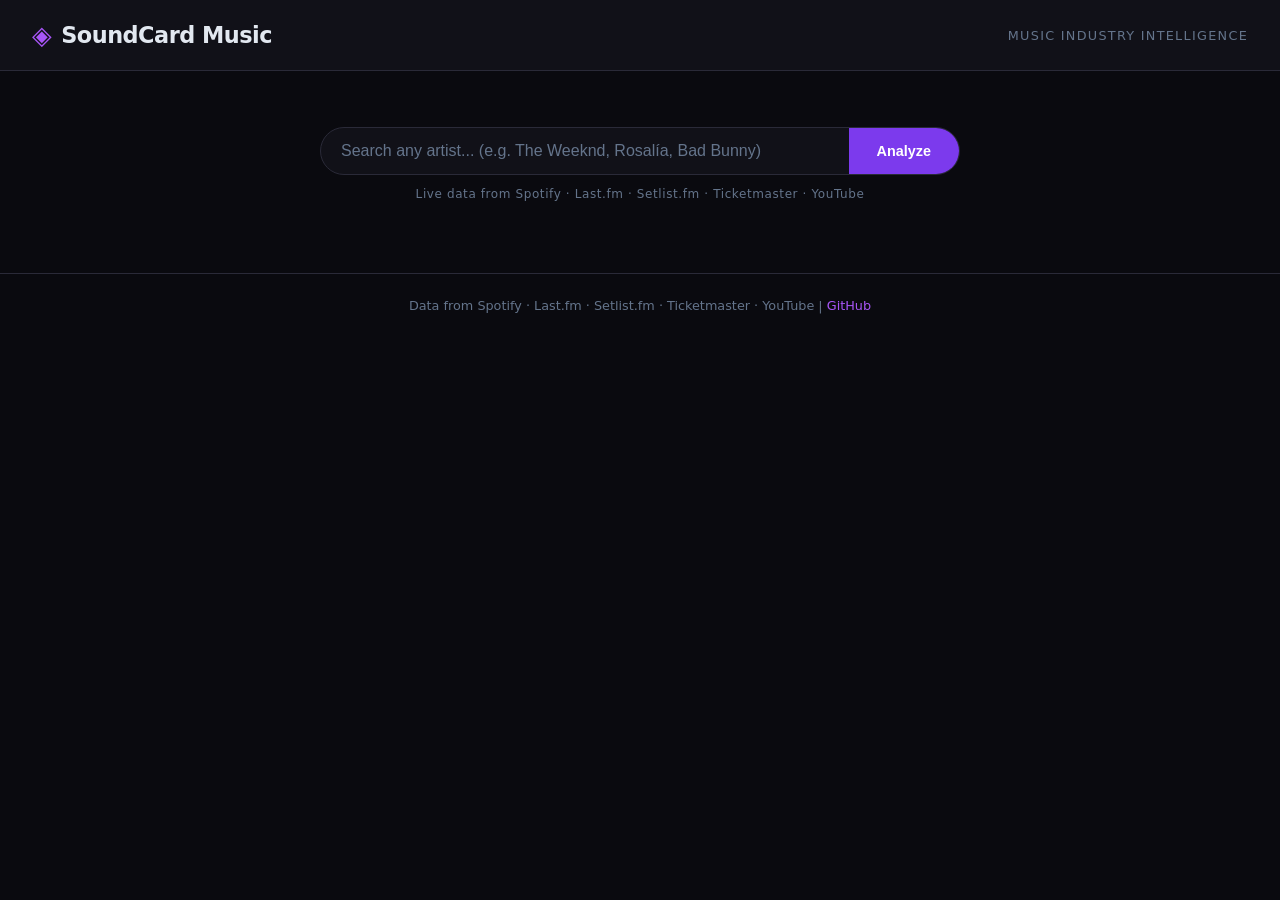
==== frontend/index.html @ 8144f922 "fix: global concerts via attractionId, Total Plays stat, UI cleanup - Ticketmaster: search by attrac" ====
<!DOCTYPE html>
<html lang="en">
<head>
  <meta charset="UTF-8" />
  <meta name="viewport" content="width=device-width, initial-scale=1.0" />
  <title>SoundCard Music — Artist Intelligence</title>
  <link rel="stylesheet" href="style.css" />
</head>
<body>
  <!-- Header -->
  <header>
    <div class="logo">
      <span class="logo-icon">◈</span>
      <span class="logo-text">SoundCard Music</span>
    </div>
    <p class="tagline">Music Industry Intelligence</p>
  </header>

  <!-- Search -->
  <section class="search-section">
    <div class="search-box">
      <input
        id="search-input"
        type="text"
        placeholder="Search any artist... (e.g. The Weeknd, Rosalía, Bad Bunny)"
        autocomplete="off"
      />
      <button id="search-btn">Analyze</button>
    </div>
    <div id="autocomplete-list" class="autocomplete-list hidden"></div>
    <p id="search-hint" class="search-hint">
      Live data from Spotify · Last.fm · Setlist.fm · Ticketmaster · YouTube
    </p>
  </section>

  <!-- Loading state -->
  <div id="loading" class="loading hidden">
    <div class="spinner"></div>
    <p>Fetching data from 5 sources...</p>
  </div>

  <!-- Error state -->
  <div id="error-box" class="error-box hidden"></div>

  <!-- Dashboard (hidden until search) -->
  <main id="dashboard" class="hidden">

    <!-- Artist Header -->
    <section class="artist-header">
      <img id="artist-img" src="" alt="" class="artist-avatar" />
      <div class="artist-meta">
        <h1 id="artist-name"></h1>
        <div class="artist-origin" id="artist-origin"></div>
        <div class="tags" id="artist-tags"></div>
        <div class="stats-row">
          <div class="stat">
            <span class="stat-val" id="stat-listeners"></span>
            <span class="stat-label">Spotify Followers</span>
          </div>
          <div class="stat">
            <span class="stat-val" id="stat-playcount"></span>
            <span class="stat-label">Total Plays</span>
          </div>
          <div class="stat">
            <span class="stat-val" id="stat-shows"></span>
            <span class="stat-label">Upcoming Shows</span>
          </div>
          <div class="stat">
            <span class="stat-val" id="stat-albums"></span>
            <span class="stat-label">Albums</span>
          </div>
        </div>
        <div id="artist-spotify-link" class="artist-spotify-link hidden">
          <a id="artist-spotify-btn" href="#" target="_blank" rel="noopener">
            <svg width="14" height="14" viewBox="0 0 24 24" fill="currentColor"><path d="M12 0C5.4 0 0 5.4 0 12s5.4 12 12 12 12-5.4 12-12S18.66 0 12 0zm5.521 17.34c-.24.359-.66.48-1.021.24-2.82-1.74-6.36-2.101-10.561-1.141-.418.122-.779-.179-.899-.539-.12-.421.18-.78.54-.9 4.56-1.021 8.52-.6 11.64 1.32.42.18.479.659.301 1.02zm1.44-3.3c-.301.42-.841.6-1.262.3-3.239-1.98-8.159-2.58-11.939-1.38-.479.12-1.02-.12-1.14-.6-.12-.48.12-1.021.6-1.141C9.6 9.9 15 10.561 18.72 12.84c.361.181.54.78.241 1.2zm.12-3.36C15.24 8.4 8.82 8.16 5.16 9.301c-.6.179-1.2-.181-1.38-.721-.18-.601.18-1.2.72-1.381 4.26-1.26 11.28-1.02 15.721 1.621.539.3.719 1.02.419 1.56-.299.421-1.02.599-1.559.3z"/></svg>
            Open on Spotify
          </a>
        </div>
      </div>
      <!-- Momentum Badge -->
      <div class="momentum-badge" id="momentum-badge">
        <div class="momentum-title">Industry Presence</div>
        <div class="momentum-score" id="momentum-score"></div>
        <div class="momentum-label" id="momentum-label"></div>
        <div class="momentum-bar-wrap">
          <div class="momentum-bar" id="momentum-bar"></div>
        </div>
        <div class="momentum-factors" id="momentum-factors"></div>
      </div>
    </section>

    <!-- Grid layout -->
    <div class="grid">

      <!-- Top Tracks -->
      <div class="card hidden" id="tracks-section">
        <h2 class="card-title">Top Tracks</h2>
        <div id="tracks-list" class="tracks-list"></div>
        <audio id="preview-player" preload="none"></audio>
      </div>

      <!-- Top Videos -->
      <div class="card">
        <h2 class="card-title">Top Videos on YouTube</h2>
        <div class="yt-videos" id="yt-videos"></div>
      </div>

      <!-- Albums -->
      <div class="card card-wide hidden" id="albums-section">
        <h2 class="card-title">Discography</h2>
        <div id="albums-list" class="albums-grid"></div>
      </div>

      <!-- Singles -->
      <div class="card card-wide hidden" id="singles-section">
        <h2 class="card-title">Recent Singles</h2>
        <div id="singles-list" class="singles-list"></div>
      </div>

      <!-- Upcoming Shows -->
      <div class="card card-wide hidden" id="shows-section">
        <h2 class="card-title">Upcoming Shows</h2>
        <div id="upcoming-list" class="upcoming-list"></div>
      </div>

      <!-- Related Artists -->
      <div class="card card-wide hidden" id="related-section">
        <h2 class="card-title">Similar Artists on Spotify</h2>
        <div id="related-artists" class="related-grid"></div>
      </div>

    </div>
  </main>

  <!-- Footer -->
  <footer>
    <p>
      Data from Spotify · Last.fm · Setlist.fm · Ticketmaster · YouTube |
      <a href="https://github.com/spomis1/soundcad-music" target="_blank">GitHub</a>
    </p>
  </footer>

  <script src="https://cdn.jsdelivr.net/npm/chart.js@4.4.0/dist/chart.umd.min.js"></script>
  <script src="app.js"></script>
</body>
</html>
---- frontend/style.css ----
/* ─── Reset & Base ─────────────────────────────────────────────── */
*, *::before, *::after { box-sizing: border-box; margin: 0; padding: 0; }

:root {
  --bg:        #0a0a0f;
  --bg2:       #111118;
  --bg3:       #18181f;
  --border:    #2a2a38;
  --accent:    #7c3aed;
  --accent2:   #a855f7;
  --green:     #22c55e;
  --yellow:    #eab308;
  --red:       #ef4444;
  --text:      #e2e8f0;
  --muted:     #64748b;
  --radius:    12px;
  --font:      'Inter', system-ui, sans-serif;
}

html { scroll-behavior: smooth; }

body {
  background: var(--bg);
  color: var(--text);
  font-family: var(--font);
  min-height: 100vh;
}

/* ─── Header ────────────────────────────────────────────────────── */
header {
  display: flex;
  align-items: center;
  gap: 16px;
  padding: 20px 32px;
  border-bottom: 1px solid var(--border);
  background: var(--bg2);
}

.logo {
  display: flex;
  align-items: center;
  gap: 10px;
  font-size: 1.4rem;
  font-weight: 700;
  letter-spacing: -0.5px;
}

.logo-icon {
  color: var(--accent2);
  font-size: 1.6rem;
}

.tagline {
  color: var(--muted);
  font-size: 0.8rem;
  letter-spacing: 0.1em;
  text-transform: uppercase;
  margin-left: auto;
}

/* ─── Search ────────────────────────────────────────────────────── */
.search-section {
  display: flex;
  flex-direction: column;
  align-items: center;
  padding: 56px 24px 32px;
  gap: 12px;
  position: relative;
}

.search-box {
  display: flex;
  width: 100%;
  max-width: 640px;
  border: 1.5px solid var(--border);
  border-radius: 50px;
  overflow: hidden;
  background: var(--bg2);
  transition: border-color 0.2s;
}

.search-box:focus-within {
  border-color: var(--accent2);
  box-shadow: 0 0 0 3px rgba(168, 85, 247, 0.15);
}

#search-input {
  flex: 1;
  background: transparent;
  border: none;
  color: var(--text);
  font-size: 1rem;
  padding: 14px 20px;
  outline: none;
}

#search-input::placeholder { color: var(--muted); }

#search-btn {
  background: var(--accent);
  border: none;
  color: #fff;
  font-size: 0.9rem;
  font-weight: 600;
  padding: 14px 28px;
  cursor: pointer;
  transition: background 0.2s;
}

#search-btn:hover { background: var(--accent2); }

.autocomplete-list {
  width: 100%;
  max-width: 640px;
  background: var(--bg3);
  border: 1px solid var(--border);
  border-radius: var(--radius);
  overflow: hidden;
  position: absolute;
  top: 110px;
  z-index: 100;
}

.autocomplete-list.hidden { display: none; }

.autocomplete-item {
  padding: 10px 20px;
  cursor: pointer;
  font-size: 0.9rem;
  transition: background 0.15s;
}

.autocomplete-item:hover { background: var(--bg2); color: var(--accent2); }

.search-hint {
  color: var(--muted);
  font-size: 0.75rem;
  letter-spacing: 0.05em;
}

/* ─── Loading & Error ───────────────────────────────────────────── */
.loading {
  display: flex;
  flex-direction: column;
  align-items: center;
  gap: 16px;
  padding: 80px 24px;
  color: var(--muted);
}

.spinner {
  width: 40px;
  height: 40px;
  border: 3px solid var(--border);
  border-top-color: var(--accent2);
  border-radius: 50%;
  animation: spin 0.8s linear infinite;
}

@keyframes spin { to { transform: rotate(360deg); } }

.error-box {
  max-width: 480px;
  margin: 40px auto;
  padding: 16px 24px;
  background: rgba(239, 68, 68, 0.1);
  border: 1px solid var(--red);
  border-radius: var(--radius);
  color: var(--red);
  text-align: center;
}

.hidden { display: none !important; }

/* ─── Artist Header ─────────────────────────────────────────────── */
.artist-header {
  display: flex;
  align-items: flex-start;
  gap: 24px;
  padding: 32px;
  background: var(--bg2);
  border-bottom: 1px solid var(--border);
  flex-wrap: wrap;
}

.artist-avatar {
  width: 90px;
  height: 90px;
  border-radius: 50%;
  object-fit: cover;
  border: 2px solid var(--border);
  flex-shrink: 0;
}

.artist-meta {
  flex: 1;
  min-width: 200px;
}

.artist-meta h1 {
  font-size: 2rem;
  font-weight: 800;
  letter-spacing: -1px;
  line-height: 1.1;
}

.artist-origin {
  display: flex;
  align-items: center;
  gap: 6px;
  margin: 4px 0 6px;
  font-size: 0.82rem;
  color: var(--muted);
}

.origin-flag { font-size: 1.1rem; }

.artist-spotify-link { margin-top: 10px; }

.artist-spotify-link a {
  display: inline-flex;
  align-items: center;
  gap: 6px;
  color: #1DB954;
  font-size: 0.8rem;
  font-weight: 600;
  text-decoration: none;
  padding: 5px 12px;
  border: 1px solid #1DB954;
  border-radius: 50px;
  transition: background 0.2s;
}

.artist-spotify-link a:hover {
  background: rgba(29, 185, 84, 0.1);
}
.origin-dot  { opacity: 0.4; }

.tags {
  display: flex;
  flex-wrap: wrap;
  gap: 6px;
  margin: 4px 0 16px;
}

.tag {
  background: rgba(124, 58, 237, 0.2);
  border: 1px solid var(--accent);
  border-radius: 50px;
  color: var(--accent2);
  font-size: 0.7rem;
  letter-spacing: 0.05em;
  padding: 3px 10px;
  text-transform: uppercase;
}

.stats-row {
  display: flex;
  gap: 32px;
  flex-wrap: wrap;
}

.stat {
  display: flex;
  flex-direction: column;
  gap: 2px;
}

.stat-val {
  font-size: 1.4rem;
  font-weight: 700;
  color: #fff;
}

.stat-label {
  font-size: 0.7rem;
  color: var(--muted);
  text-transform: uppercase;
  letter-spacing: 0.08em;
}

/* ─── Momentum Badge ────────────────────────────────────────────── */
.momentum-badge {
  display: flex;
  flex-direction: column;
  align-items: center;
  gap: 6px;
  background: var(--bg3);
  border: 1px solid var(--border);
  border-radius: var(--radius);
  padding: 16px 24px;
  min-width: 140px;
  text-align: center;
}

.momentum-label {
  font-size: 1.1rem;
  font-weight: 700;
}

.momentum-label.rising  { color: var(--green); }
.momentum-label.stable  { color: var(--yellow); }
.momentum-label.declining { color: var(--red); }

.momentum-score {
  font-size: 2.5rem;
  font-weight: 800;
  color: #fff;
  line-height: 1;
}

.momentum-bar-wrap {
  width: 100%;
  height: 6px;
  background: var(--border);
  border-radius: 3px;
  overflow: hidden;
}

.momentum-bar {
  height: 100%;
  border-radius: 3px;
  transition: width 1s ease;
}

.momentum-bar.rising   { background: var(--green); }
.momentum-bar.stable   { background: var(--yellow); }
.momentum-bar.declining { background: var(--red); }

.momentum-title {
  font-size: 0.65rem;
  color: var(--muted);
  text-transform: uppercase;
  letter-spacing: 1px;
  margin-bottom: 2px;
}

.momentum-desc {
  font-size: 0.7rem;
  color: var(--muted);
  text-align: center;
  margin-top: 6px;
  line-height: 1.4;
}

.momentum-factors {
  margin-top: 10px;
  width: 100%;
  font-size: 0.72rem;
  color: var(--muted);
}

.mf-row {
  display: flex;
  justify-content: space-between;
  padding: 2px 0;
  border-bottom: 1px solid var(--border);
}

.mf-row:last-child { border-bottom: none; }

/* ─── Grid ──────────────────────────────────────────────────────── */
.grid {
  display: grid;
  grid-template-columns: repeat(2, 1fr);
  gap: 20px;
  padding: 24px 32px;
  max-width: 1400px;
  margin: 0 auto;
}

.card {
  background: var(--bg2);
  border: 1px solid var(--border);
  border-radius: var(--radius);
  padding: 24px;
  overflow: hidden;
}

.card-wide { grid-column: 1 / -1; }

.card-title {
  font-size: 0.85rem;
  font-weight: 600;
  letter-spacing: 0.1em;
  text-transform: uppercase;
  color: var(--muted);
  margin-bottom: 16px;
}

/* ─── YouTube ────────────────────────────────────────────────────── */
.yt-videos {
  display: flex;
  flex-direction: column;
  gap: 10px;
  margin-top: 8px;
}

.yt-video-item {
  display: flex;
  align-items: center;
  gap: 12px;
  padding: 8px;
  border-radius: 8px;
  background: var(--bg3);
  text-decoration: none;
  color: var(--text);
  transition: background 0.15s;
}

.yt-video-item:hover { background: var(--border); }

.yt-thumb {
  width: 64px;
  height: 36px;
  border-radius: 4px;
  object-fit: cover;
  flex-shrink: 0;
}

.yt-meta { flex: 1; overflow: hidden; }

.yt-title {
  font-size: 0.82rem;
  font-weight: 500;
  white-space: nowrap;
  overflow: hidden;
  text-overflow: ellipsis;
}

.yt-views {
  font-size: 0.7rem;
  color: var(--muted);
  margin-top: 2px;
}

/* ─── Upcoming Shows ─────────────────────────────────────────────── */
.upcoming-list {
  display: grid;
  grid-template-columns: repeat(auto-fill, minmax(280px, 1fr));
  gap: 12px;
}

.related-grid {
  display: flex;
  flex-wrap: wrap;
  gap: 10px;
}

.related-card {
  background: var(--bg3);
  border: 1px solid var(--border);
  border-radius: 8px;
  padding: 10px 16px;
  display: flex;
  align-items: center;
  gap: 12px;
  cursor: pointer;
  transition: border-color 0.2s;
}

.related-card:hover {
  border-color: var(--accent2);
}

.related-name {
  font-size: 0.9rem;
  font-weight: 600;
}

.related-pop {
  font-size: 0.75rem;
  color: var(--accent2);
  margin-left: auto;
}

.show-card {
  background: var(--bg3);
  border: 1px solid var(--border);
  border-radius: 10px;
  padding: 14px 16px;
  display: flex;
  flex-direction: column;
  gap: 6px;
}

.show-date {
  font-size: 0.75rem;
  font-weight: 700;
  color: var(--accent2);
  letter-spacing: 0.08em;
  text-transform: uppercase;
}

.show-venue {
  font-size: 0.95rem;
  font-weight: 600;
}

.show-location {
  font-size: 0.8rem;
  color: var(--muted);
}

.show-capacity {
  font-size: 0.75rem;
  color: var(--muted);
}

.show-price {
  font-size: 0.8rem;
  color: var(--green);
  font-weight: 600;
}

.show-ticket-btn {
  display: inline-block;
  margin-top: 6px;
  background: var(--accent);
  color: #fff;
  font-size: 0.75rem;
  font-weight: 600;
  padding: 5px 12px;
  border-radius: 50px;
  text-decoration: none;
  text-align: center;
  transition: background 0.2s;
  align-self: flex-start;
}

.show-ticket-btn:hover { background: var(--accent2); }

.show-actions {
  display: flex;
  gap: 8px;
  margin-top: 6px;
  flex-wrap: wrap;
}

.show-maps-btn {
  display: inline-block;
  background: var(--bg3);
  border: 1px solid var(--border);
  color: var(--text);
  font-size: 0.75rem;
  font-weight: 600;
  padding: 5px 12px;
  border-radius: 50px;
  text-decoration: none;
  transition: border-color 0.2s;
}

.show-maps-btn:hover { border-color: var(--accent2); }

/* ─── Albums ─────────────────────────────────────────────────────── */
.albums-grid {
  display: grid;
  grid-template-columns: repeat(auto-fill, minmax(120px, 1fr));
  gap: 14px;
}

.album-card {
  text-align: center;
}

.album-cover {
  width: 100%;
  aspect-ratio: 1;
  border-radius: 8px;
  object-fit: cover;
  background: var(--bg3);
  display: block;
}

.album-no-img {
  display: flex;
  align-items: center;
  justify-content: center;
  font-size: 2rem;
  color: var(--muted);
}

.album-name {
  font-size: 0.78rem;
  font-weight: 600;
  margin-top: 6px;
  overflow: hidden;
  text-overflow: ellipsis;
  white-space: nowrap;
}

.album-meta {
  font-size: 0.7rem;
  color: var(--muted);
}

/* ─── Top Tracks ─────────────────────────────────────────────────────── */
.tracks-list {
  display: flex;
  flex-direction: column;
  gap: 6px;
}

.track-row {
  display: flex;
  align-items: center;
  gap: 10px;
  padding: 8px 10px;
  border-radius: 8px;
  background: var(--bg3);
  transition: background 0.15s;
}

.track-row:hover { background: var(--border); }

.track-num {
  font-size: 0.72rem;
  color: var(--muted);
  width: 16px;
  text-align: center;
  flex-shrink: 0;
}

.track-cover {
  width: 36px;
  height: 36px;
  border-radius: 4px;
  object-fit: cover;
  flex-shrink: 0;
  background: var(--border);
}

.track-info { flex: 1; overflow: hidden; }

.track-name {
  font-size: 0.88rem;
  font-weight: 600;
  white-space: nowrap;
  overflow: hidden;
  text-overflow: ellipsis;
}

.track-pop {
  font-size: 0.7rem;
  color: var(--muted);
  margin-top: 2px;
}

.track-play-btn {
  background: none;
  border: 1px solid var(--border);
  border-radius: 50%;
  width: 30px;
  height: 30px;
  display: flex;
  align-items: center;
  justify-content: center;
  cursor: pointer;
  color: var(--accent2);
  font-size: 0.75rem;
  flex-shrink: 0;
  transition: border-color 0.2s, background 0.2s;
}

.track-play-btn:hover { border-color: var(--accent2); background: rgba(168,85,247,0.1); }
.track-play-btn.playing { background: var(--accent); border-color: var(--accent); color: #fff; }

.track-spotify-btn {
  color: #1DB954;
  flex-shrink: 0;
  display: flex;
  align-items: center;
  opacity: 0.8;
  transition: opacity 0.15s;
}

.track-spotify-btn:hover { opacity: 1; }

.track-deezer {
  font-size: 0.7rem;
  color: var(--muted);
  text-decoration: none;
  padding: 4px 8px;
  border-radius: 4px;
  border: 1px solid var(--border);
  flex-shrink: 0;
  transition: color 0.15s, border-color 0.15s;
}

.track-deezer:hover { color: var(--accent2); border-color: var(--accent2); }

/* ─── Singles ────────────────────────────────────────────────────────── */
.singles-list {
  display: flex;
  flex-direction: column;
  gap: 8px;
}

.single-row {
  display: flex;
  align-items: center;
  gap: 12px;
  padding: 8px 10px;
  border-radius: 8px;
  background: var(--bg3);
  transition: background 0.15s;
}

.single-row:hover { background: var(--border); }

.single-cover {
  width: 44px;
  height: 44px;
  border-radius: 6px;
  object-fit: cover;
  flex-shrink: 0;
  background: var(--border);
}

.single-cover-placeholder {
  width: 44px;
  height: 44px;
  border-radius: 6px;
  background: var(--border);
  display: flex;
  align-items: center;
  justify-content: center;
  font-size: 1.2rem;
  flex-shrink: 0;
}

.single-info { flex: 1; overflow: hidden; }

.single-name {
  font-size: 0.88rem;
  font-weight: 600;
  white-space: nowrap;
  overflow: hidden;
  text-overflow: ellipsis;
}

.single-year {
  font-size: 0.72rem;
  color: var(--muted);
  margin-top: 2px;
}

.no-shows {
  color: var(--muted);
  font-size: 0.9rem;
  padding: 16px 0;
}

/* ─── Footer ─────────────────────────────────────────────────────── */
footer {
  text-align: center;
  padding: 24px;
  color: var(--muted);
  font-size: 0.8rem;
  border-top: 1px solid var(--border);
  margin-top: 40px;
}

footer a { color: var(--accent2); text-decoration: none; }
footer a:hover { text-decoration: underline; }

/* ─── Responsive ─────────────────────────────────────────────────── */
@media (max-width: 768px) {
  .grid { grid-template-columns: 1fr; padding: 16px; }
  .card-wide { grid-column: 1; }
  .artist-header { padding: 20px 16px; }
  .stats-row { gap: 16px; }
}
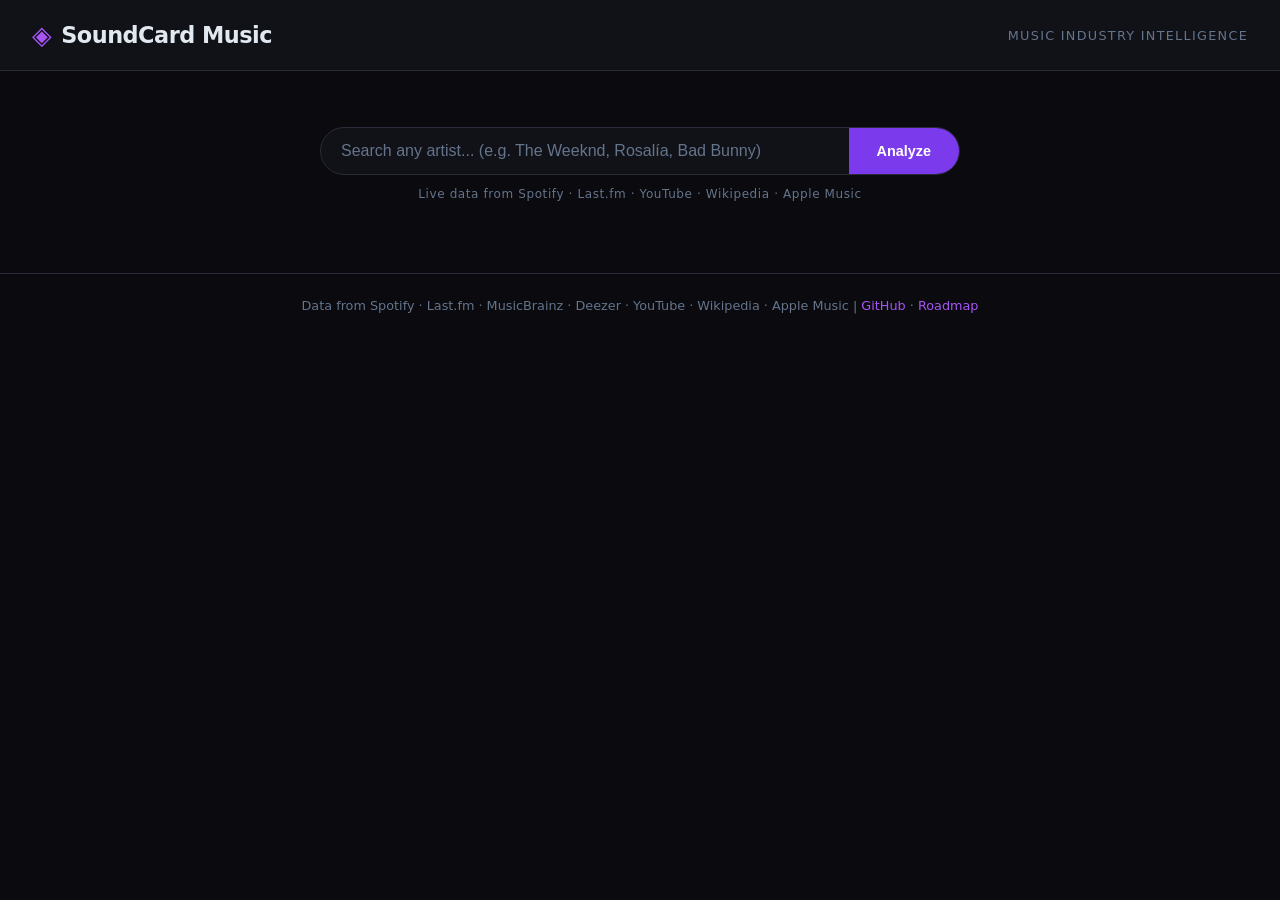
==== commit d8c62551: "feat: Wikipedia bio, Apple Music link, career stats, remove concerts New data sources: - Wikipedia: " ====
--- a/frontend/index.html
+++ b/frontend/index.html
@@ -29,14 +29,14 @@
     </div>
     <div id="autocomplete-list" class="autocomplete-list hidden"></div>
     <p id="search-hint" class="search-hint">
-      Live data from Spotify · Last.fm · Setlist.fm · Ticketmaster · YouTube
+      Live data from Spotify · Last.fm · YouTube · Wikipedia · Apple Music
     </p>
   </section>
 
   <!-- Loading state -->
   <div id="loading" class="loading hidden">
     <div class="spinner"></div>
-    <p>Fetching data from 5 sources...</p>
+    <p>Fetching data from 7 sources...</p>
   </div>
 
   <!-- Error state -->
@@ -62,18 +62,23 @@
             <span class="stat-label">Total Plays</span>
           </div>
           <div class="stat">
-            <span class="stat-val" id="stat-shows"></span>
-            <span class="stat-label">Upcoming Shows</span>
+            <span class="stat-val" id="stat-wiki-views"></span>
+            <span class="stat-label">Wikipedia Views/mo</span>
           </div>
           <div class="stat">
             <span class="stat-val" id="stat-albums"></span>
             <span class="stat-label">Albums</span>
           </div>
         </div>
-        <div id="artist-spotify-link" class="artist-spotify-link hidden">
-          <a id="artist-spotify-btn" href="#" target="_blank" rel="noopener">
-            <svg width="14" height="14" viewBox="0 0 24 24" fill="currentColor"><path d="M12 0C5.4 0 0 5.4 0 12s5.4 12 12 12 12-5.4 12-12S18.66 0 12 0zm5.521 17.34c-.24.359-.66.48-1.021.24-2.82-1.74-6.36-2.101-10.561-1.141-.418.122-.779-.179-.899-.539-.12-.421.18-.78.54-.9 4.56-1.021 8.52-.6 11.64 1.32.42.18.479.659.301 1.02zm1.44-3.3c-.301.42-.841.6-1.262.3-3.239-1.98-8.159-2.58-11.939-1.38-.479.12-1.02-.12-1.14-.6-.12-.48.12-1.021.6-1.141C9.6 9.9 15 10.561 18.72 12.84c.361.181.54.78.241 1.2zm.12-3.36C15.24 8.4 8.82 8.16 5.16 9.301c-.6.179-1.2-.181-1.38-.721-.18-.601.18-1.2.72-1.381 4.26-1.26 11.28-1.02 15.721 1.621.539.3.719 1.02.419 1.56-.299.421-1.02.599-1.559.3z"/></svg>
-            Open on Spotify
+        <!-- Streaming links -->
+        <div class="artist-links" id="artist-links">
+          <a id="artist-spotify-btn" href="#" target="_blank" rel="noopener" class="artist-link-btn spotify-btn hidden">
+            <svg width="13" height="13" viewBox="0 0 24 24" fill="currentColor"><path d="M12 0C5.4 0 0 5.4 0 12s5.4 12 12 12 12-5.4 12-12S18.66 0 12 0zm5.521 17.34c-.24.359-.66.48-1.021.24-2.82-1.74-6.36-2.101-10.561-1.141-.418.122-.779-.179-.899-.539-.12-.421.18-.78.54-.9 4.56-1.021 8.52-.6 11.64 1.32.42.18.479.659.301 1.02zm1.44-3.3c-.301.42-.841.6-1.262.3-3.239-1.98-8.159-2.58-11.939-1.38-.479.12-1.02-.12-1.14-.6-.12-.48.12-1.021.6-1.141C9.6 9.9 15 10.561 18.72 12.84c.361.181.54.78.241 1.2zm.12-3.36C15.24 8.4 8.82 8.16 5.16 9.301c-.6.179-1.2-.181-1.38-.721-.18-.601.18-1.2.72-1.381 4.26-1.26 11.28-1.02 15.721 1.621.539.3.719 1.02.419 1.56-.299.421-1.02.599-1.559.3z"/></svg>
+            Spotify
+          </a>
+          <a id="artist-itunes-btn" href="#" target="_blank" rel="noopener" class="artist-link-btn itunes-btn hidden">
+            <svg width="13" height="13" viewBox="0 0 24 24" fill="currentColor"><path d="M23.994 6.124a9.23 9.23 0 00-.24-2.19c-.317-1.31-1.062-2.31-2.18-3.043a5.022 5.022 0 00-1.877-.726 10.496 10.496 0 00-1.564-.15c-.04-.003-.083-.01-.124-.013H5.986c-.152.01-.303.017-.455.026C4.78.07 4.015.15 3.29.43a4.93 4.93 0 00-1.828 1.196 5.01 5.01 0 00-1.12 1.94C.097 4.406.03 5.282.014 6.158c0 .075-.01.15-.014.224v11.989c.01.151.018.303.027.454.064.848.166 1.688.557 2.46a4.977 4.977 0 002.613 2.512c.756.279 1.554.33 2.36.355.088.003.176.01.264.013H18.17c.05-.003.101-.007.15-.01.79-.025 1.577-.08 2.323-.333a5.022 5.022 0 002.96-2.923c.23-.762.287-1.548.31-2.33.004-.082.01-.164.013-.246V6.337c-.003-.071-.007-.143-.01-.213zm-8.16 9.025a3.793 3.793 0 01-.904 1.474c-.508.505-1.124.823-1.831.877a2.776 2.776 0 01-2.007-.613 2.766 2.766 0 01-.856-1.798 2.76 2.76 0 01.625-2.024 2.78 2.78 0 011.71-.938c.337-.052.677-.05 1.013-.05.206 0 .411.01.617.01V8.153a.416.416 0 01.416-.416h.001l3.293-.001a.416.416 0 01.416.417v.001l.001 1.724a.418.418 0 01-.418.418h-1.875V12.1c0 .77.002 1.535-.002 2.302-.001.248-.022.5-.2.647z"/></svg>
+            Apple Music
           </a>
         </div>
       </div>
@@ -86,6 +91,52 @@
           <div class="momentum-bar" id="momentum-bar"></div>
         </div>
         <div class="momentum-factors" id="momentum-factors"></div>
+      </div>
+    </section>
+
+    <!-- Bio strip -->
+    <section class="bio-strip hidden" id="bio-section">
+      <p id="bio-text" class="bio-text"></p>
+      <a id="bio-wiki-link" href="#" target="_blank" rel="noopener" class="bio-wiki-link">Wikipedia ↗</a>
+    </section>
+
+    <!-- Career Stats -->
+    <section class="career-stats hidden" id="career-stats-section">
+      <div class="cs-item" id="cs-engagement">
+        <span class="cs-icon">🎧</span>
+        <div class="cs-body">
+          <div class="cs-val" id="cs-engagement-val">—</div>
+          <div class="cs-label">plays / fan</div>
+        </div>
+        <div class="cs-badge" id="cs-engagement-badge"></div>
+      </div>
+      <div class="cs-item" id="cs-countries">
+        <span class="cs-icon">🌍</span>
+        <div class="cs-body">
+          <div class="cs-val" id="cs-countries-val">—</div>
+          <div class="cs-label">countries toured</div>
+        </div>
+      </div>
+      <div class="cs-item" id="cs-shows">
+        <span class="cs-icon">🎤</span>
+        <div class="cs-body">
+          <div class="cs-val" id="cs-shows-val">—</div>
+          <div class="cs-label">career shows</div>
+        </div>
+      </div>
+      <div class="cs-item" id="cs-years">
+        <span class="cs-icon">📅</span>
+        <div class="cs-body">
+          <div class="cs-val" id="cs-years-val">—</div>
+          <div class="cs-label">years active</div>
+        </div>
+      </div>
+      <div class="cs-item" id="cs-yt-views">
+        <span class="cs-icon">▶</span>
+        <div class="cs-body">
+          <div class="cs-val" id="cs-yt-views-val">—</div>
+          <div class="cs-label">YouTube top-5 views</div>
+        </div>
       </div>
     </section>
 
@@ -117,15 +168,9 @@
         <div id="singles-list" class="singles-list"></div>
       </div>
 
-      <!-- Upcoming Shows -->
-      <div class="card card-wide hidden" id="shows-section">
-        <h2 class="card-title">Upcoming Shows</h2>
-        <div id="upcoming-list" class="upcoming-list"></div>
-      </div>
-
       <!-- Related Artists -->
       <div class="card card-wide hidden" id="related-section">
-        <h2 class="card-title">Similar Artists on Spotify</h2>
+        <h2 class="card-title">Similar Artists</h2>
         <div id="related-artists" class="related-grid"></div>
       </div>
 
@@ -135,12 +180,12 @@
   <!-- Footer -->
   <footer>
     <p>
-      Data from Spotify · Last.fm · Setlist.fm · Ticketmaster · YouTube |
-      <a href="https://github.com/spomis1/soundcad-music" target="_blank">GitHub</a>
+      Data from Spotify · Last.fm · MusicBrainz · Deezer · YouTube · Wikipedia · Apple Music |
+      <a href="https://github.com/spomis1/soundcad-music" target="_blank">GitHub</a> ·
+      <a href="ROADMAP.html">Roadmap</a>
     </p>
   </footer>
 
-  <script src="https://cdn.jsdelivr.net/npm/chart.js@4.4.0/dist/chart.umd.min.js"></script>
   <script src="app.js"></script>
 </body>
 </html>
--- a/frontend/style.css
+++ b/frontend/style.css
@@ -192,6 +192,22 @@
   flex-shrink: 0;
 }
 
+.avatar-placeholder {
+  width: 90px;
+  height: 90px;
+  border-radius: 50%;
+  background: linear-gradient(135deg, var(--accent) 0%, var(--accent2) 100%);
+  border: 2px solid var(--border);
+  flex-shrink: 0;
+  display: flex;
+  align-items: center;
+  justify-content: center;
+  font-size: 1.6rem;
+  font-weight: 800;
+  color: #fff;
+  letter-spacing: -1px;
+}
+
 .artist-meta {
   flex: 1;
   min-width: 200px;
@@ -215,26 +231,39 @@
 
 .origin-flag { font-size: 1.1rem; }
 
-.artist-spotify-link { margin-top: 10px; }
-
-.artist-spotify-link a {
+/* Streaming links row */
+.artist-links {
+  display: flex;
+  flex-wrap: wrap;
+  gap: 8px;
+  margin-top: 12px;
+}
+
+.artist-link-btn {
   display: inline-flex;
   align-items: center;
   gap: 6px;
-  color: #1DB954;
-  font-size: 0.8rem;
+  font-size: 0.78rem;
   font-weight: 600;
   text-decoration: none;
   padding: 5px 12px;
-  border: 1px solid #1DB954;
   border-radius: 50px;
   transition: background 0.2s;
 }
 
-.artist-spotify-link a:hover {
-  background: rgba(29, 185, 84, 0.1);
-}
-.origin-dot  { opacity: 0.4; }
+.spotify-btn {
+  color: #1DB954;
+  border: 1px solid #1DB954;
+}
+.spotify-btn:hover { background: rgba(29,185,84,0.1); }
+
+.itunes-btn {
+  color: #fc3c44;
+  border: 1px solid #fc3c44;
+}
+.itunes-btn:hover { background: rgba(252,60,68,0.1); }
+
+.origin-dot { opacity: 0.4; }
 
 .tags {
   display: flex;
@@ -388,6 +417,87 @@
   margin-bottom: 16px;
 }
 
+/* ─── Bio strip ─────────────────────────────────────────────────── */
+.bio-strip {
+  max-width: 980px;
+  margin: 0 auto 0;
+  padding: 16px 32px;
+  display: flex;
+  align-items: flex-start;
+  gap: 16px;
+  background: var(--bg2);
+  border-bottom: 1px solid var(--border);
+}
+
+.bio-text {
+  flex: 1;
+  font-size: 0.88rem;
+  color: var(--muted);
+  line-height: 1.65;
+  margin: 0;
+}
+
+.bio-wiki-link {
+  flex-shrink: 0;
+  font-size: 0.78rem;
+  color: var(--accent2);
+  text-decoration: none;
+  white-space: nowrap;
+  margin-top: 2px;
+}
+.bio-wiki-link:hover { text-decoration: underline; }
+
+/* ─── Career Stats ───────────────────────────────────────────────── */
+.career-stats {
+  max-width: 980px;
+  margin: 0 auto;
+  padding: 14px 32px;
+  display: flex;
+  flex-wrap: wrap;
+  gap: 0;
+  background: var(--bg2);
+  border-bottom: 1px solid var(--border);
+}
+
+.cs-item {
+  display: flex;
+  align-items: center;
+  gap: 10px;
+  padding: 6px 24px 6px 0;
+  margin-right: 24px;
+  border-right: 1px solid var(--border);
+}
+.cs-item:last-child { border-right: none; margin-right: 0; }
+
+.cs-icon { font-size: 1rem; flex-shrink: 0; }
+
+.cs-body { display: flex; flex-direction: column; }
+
+.cs-val {
+  font-size: 1.1rem;
+  font-weight: 800;
+  color: var(--text);
+  line-height: 1.1;
+}
+
+.cs-label {
+  font-size: 0.68rem;
+  color: var(--muted);
+  text-transform: uppercase;
+  letter-spacing: 0.5px;
+}
+
+.cs-badge {
+  font-size: 0.65rem;
+  font-weight: 700;
+  padding: 2px 8px;
+  border-radius: 50px;
+  white-space: nowrap;
+}
+.cs-badge-high { background: rgba(34,197,94,0.12); color: var(--green); border: 1px solid rgba(34,197,94,0.3); }
+.cs-badge-mid  { background: rgba(234,179,8,0.12); color: var(--yellow); border: 1px solid rgba(234,179,8,0.3); }
+.cs-badge-low  { background: rgba(100,116,139,0.1); color: var(--muted); border: 1px solid var(--border); }
+
 /* ─── YouTube ────────────────────────────────────────────────────── */
 .yt-videos {
   display: flex;
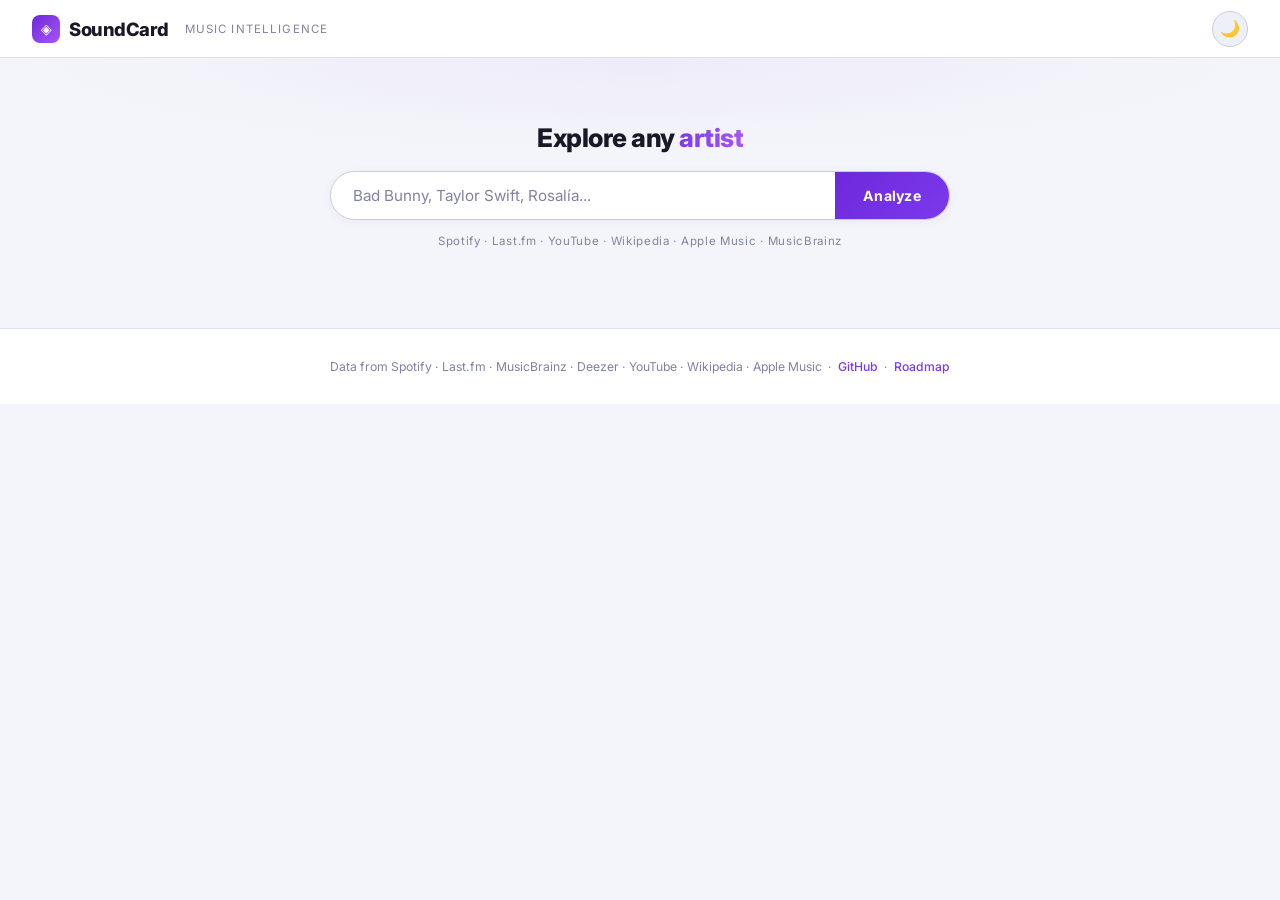
==== commit 039e8aaa: "feat: day/night mode toggle + full visual redesign - style.css: complete rewrite — CSS variables for" ====
--- a/frontend/index.html
+++ b/frontend/index.html
@@ -4,39 +4,45 @@
   <meta charset="UTF-8" />
   <meta name="viewport" content="width=device-width, initial-scale=1.0" />
   <title>SoundCard Music — Artist Intelligence</title>
+  <link rel="preconnect" href="https://fonts.googleapis.com">
+  <link rel="preconnect" href="https://fonts.gstatic.com" crossorigin>
   <link rel="stylesheet" href="style.css" />
 </head>
 <body>
+
   <!-- Header -->
   <header>
     <div class="logo">
-      <span class="logo-icon">◈</span>
-      <span class="logo-text">SoundCard Music</span>
+      <div class="logo-icon">◈</div>
+      <span class="logo-text">SoundCard</span>
     </div>
-    <p class="tagline">Music Industry Intelligence</p>
+    <span class="tagline">Music Intelligence</span>
+    <div class="spacer"></div>
+    <button id="theme-toggle" title="Toggle light/dark mode">🌙</button>
   </header>
 
   <!-- Search -->
   <section class="search-section">
+    <h2>Explore any <span>artist</span></h2>
     <div class="search-box">
       <input
         id="search-input"
         type="text"
-        placeholder="Search any artist... (e.g. The Weeknd, Rosalía, Bad Bunny)"
+        placeholder="Bad Bunny, Taylor Swift, Rosalía..."
         autocomplete="off"
       />
       <button id="search-btn">Analyze</button>
     </div>
     <div id="autocomplete-list" class="autocomplete-list hidden"></div>
     <p id="search-hint" class="search-hint">
-      Live data from Spotify · Last.fm · YouTube · Wikipedia · Apple Music
+      Spotify · Last.fm · YouTube · Wikipedia · Apple Music · MusicBrainz
     </p>
   </section>
 
   <!-- Loading state -->
   <div id="loading" class="loading hidden">
     <div class="spinner"></div>
-    <p>Fetching data from 7 sources...</p>
+    <p>Fetching from 7 sources…</p>
   </div>
 
   <!-- Error state -->
@@ -47,7 +53,9 @@
 
     <!-- Artist Header -->
     <section class="artist-header">
-      <img id="artist-img" src="" alt="" class="artist-avatar" />
+      <div class="artist-avatar-wrap">
+        <img id="artist-img" src="" alt="" class="artist-avatar" />
+      </div>
       <div class="artist-meta">
         <h1 id="artist-name"></h1>
         <div class="artist-origin" id="artist-origin"></div>
@@ -63,7 +71,7 @@
           </div>
           <div class="stat">
             <span class="stat-val" id="stat-wiki-views"></span>
-            <span class="stat-label">Wikipedia Views/mo</span>
+            <span class="stat-label">Wikipedia / mo</span>
           </div>
           <div class="stat">
             <span class="stat-val" id="stat-albums"></span>
@@ -73,11 +81,11 @@
         <!-- Streaming links -->
         <div class="artist-links" id="artist-links">
           <a id="artist-spotify-btn" href="#" target="_blank" rel="noopener" class="artist-link-btn spotify-btn hidden">
-            <svg width="13" height="13" viewBox="0 0 24 24" fill="currentColor"><path d="M12 0C5.4 0 0 5.4 0 12s5.4 12 12 12 12-5.4 12-12S18.66 0 12 0zm5.521 17.34c-.24.359-.66.48-1.021.24-2.82-1.74-6.36-2.101-10.561-1.141-.418.122-.779-.179-.899-.539-.12-.421.18-.78.54-.9 4.56-1.021 8.52-.6 11.64 1.32.42.18.479.659.301 1.02zm1.44-3.3c-.301.42-.841.6-1.262.3-3.239-1.98-8.159-2.58-11.939-1.38-.479.12-1.02-.12-1.14-.6-.12-.48.12-1.021.6-1.141C9.6 9.9 15 10.561 18.72 12.84c.361.181.54.78.241 1.2zm.12-3.36C15.24 8.4 8.82 8.16 5.16 9.301c-.6.179-1.2-.181-1.38-.721-.18-.601.18-1.2.72-1.381 4.26-1.26 11.28-1.02 15.721 1.621.539.3.719 1.02.419 1.56-.299.421-1.02.599-1.559.3z"/></svg>
+            <svg width="12" height="12" viewBox="0 0 24 24" fill="currentColor"><path d="M12 0C5.4 0 0 5.4 0 12s5.4 12 12 12 12-5.4 12-12S18.66 0 12 0zm5.521 17.34c-.24.359-.66.48-1.021.24-2.82-1.74-6.36-2.101-10.561-1.141-.418.122-.779-.179-.899-.539-.12-.421.18-.78.54-.9 4.56-1.021 8.52-.6 11.64 1.32.42.18.479.659.301 1.02zm1.44-3.3c-.301.42-.841.6-1.262.3-3.239-1.98-8.159-2.58-11.939-1.38-.479.12-1.02-.12-1.14-.6-.12-.48.12-1.021.6-1.141C9.6 9.9 15 10.561 18.72 12.84c.361.181.54.78.241 1.2zm.12-3.36C15.24 8.4 8.82 8.16 5.16 9.301c-.6.179-1.2-.181-1.38-.721-.18-.601.18-1.2.72-1.381 4.26-1.26 11.28-1.02 15.721 1.621.539.3.719 1.02.419 1.56-.299.421-1.02.599-1.559.3z"/></svg>
             Spotify
           </a>
           <a id="artist-itunes-btn" href="#" target="_blank" rel="noopener" class="artist-link-btn itunes-btn hidden">
-            <svg width="13" height="13" viewBox="0 0 24 24" fill="currentColor"><path d="M23.994 6.124a9.23 9.23 0 00-.24-2.19c-.317-1.31-1.062-2.31-2.18-3.043a5.022 5.022 0 00-1.877-.726 10.496 10.496 0 00-1.564-.15c-.04-.003-.083-.01-.124-.013H5.986c-.152.01-.303.017-.455.026C4.78.07 4.015.15 3.29.43a4.93 4.93 0 00-1.828 1.196 5.01 5.01 0 00-1.12 1.94C.097 4.406.03 5.282.014 6.158c0 .075-.01.15-.014.224v11.989c.01.151.018.303.027.454.064.848.166 1.688.557 2.46a4.977 4.977 0 002.613 2.512c.756.279 1.554.33 2.36.355.088.003.176.01.264.013H18.17c.05-.003.101-.007.15-.01.79-.025 1.577-.08 2.323-.333a5.022 5.022 0 002.96-2.923c.23-.762.287-1.548.31-2.33.004-.082.01-.164.013-.246V6.337c-.003-.071-.007-.143-.01-.213zm-8.16 9.025a3.793 3.793 0 01-.904 1.474c-.508.505-1.124.823-1.831.877a2.776 2.776 0 01-2.007-.613 2.766 2.766 0 01-.856-1.798 2.76 2.76 0 01.625-2.024 2.78 2.78 0 011.71-.938c.337-.052.677-.05 1.013-.05.206 0 .411.01.617.01V8.153a.416.416 0 01.416-.416h.001l3.293-.001a.416.416 0 01.416.417v.001l.001 1.724a.418.418 0 01-.418.418h-1.875V12.1c0 .77.002 1.535-.002 2.302-.001.248-.022.5-.2.647z"/></svg>
+            <svg width="12" height="12" viewBox="0 0 24 24" fill="currentColor"><path d="M23.994 6.124a9.23 9.23 0 00-.24-2.19c-.317-1.31-1.062-2.31-2.18-3.043a5.022 5.022 0 00-1.877-.726 10.496 10.496 0 00-1.564-.15c-.04-.003-.083-.01-.124-.013H5.986c-.152.01-.303.017-.455.026C4.78.07 4.015.15 3.29.43a4.93 4.93 0 00-1.828 1.196 5.01 5.01 0 00-1.12 1.94C.097 4.406.03 5.282.014 6.158c0 .075-.01.15-.014.224v11.989c.01.151.018.303.027.454.064.848.166 1.688.557 2.46a4.977 4.977 0 002.613 2.512c.756.279 1.554.33 2.36.355.088.003.176.01.264.013H18.17c.05-.003.101-.007.15-.01.79-.025 1.577-.08 2.323-.333a5.022 5.022 0 002.96-2.923c.23-.762.287-1.548.31-2.33.004-.082.01-.164.013-.246V6.337c-.003-.071-.007-.143-.01-.213zm-8.16 9.025a3.793 3.793 0 01-.904 1.474c-.508.505-1.124.823-1.831.877a2.776 2.776 0 01-2.007-.613 2.766 2.766 0 01-.856-1.798 2.76 2.76 0 01.625-2.024 2.78 2.78 0 011.71-.938c.337-.052.677-.05 1.013-.05.206 0 .411.01.617.01V8.153a.416.416 0 01.416-.416h.001l3.293-.001a.416.416 0 01.416.417v.001l.001 1.724a.418.418 0 01-.418.418h-1.875V12.1c0 .77.002 1.535-.002 2.302-.001.248-.022.5-.2.647z"/></svg>
             Apple Music
           </a>
         </div>
@@ -97,7 +105,6 @@
     <!-- Bio strip -->
     <section class="bio-strip hidden" id="bio-section">
       <p id="bio-text" class="bio-text"></p>
-      <a id="bio-wiki-link" href="#" target="_blank" rel="noopener" class="bio-wiki-link">Wikipedia ↗</a>
     </section>
 
     <!-- Career Stats -->
@@ -160,12 +167,14 @@
       <div class="card card-wide hidden" id="albums-section">
         <h2 class="card-title">Discography</h2>
         <div id="albums-list" class="albums-grid"></div>
+        <button id="albums-show-more" class="show-more-btn" style="display:none"></button>
       </div>
 
       <!-- Singles -->
       <div class="card card-wide hidden" id="singles-section">
-        <h2 class="card-title">Recent Singles</h2>
+        <h2 class="card-title">Singles &amp; EPs</h2>
         <div id="singles-list" class="singles-list"></div>
+        <button id="singles-show-more" class="show-more-btn" style="display:none"></button>
       </div>
 
       <!-- Related Artists -->
@@ -180,8 +189,10 @@
   <!-- Footer -->
   <footer>
     <p>
-      Data from Spotify · Last.fm · MusicBrainz · Deezer · YouTube · Wikipedia · Apple Music |
-      <a href="https://github.com/spomis1/soundcad-music" target="_blank">GitHub</a> ·
+      Data from Spotify · Last.fm · MusicBrainz · Deezer · YouTube · Wikipedia · Apple Music
+      &nbsp;·&nbsp;
+      <a href="https://github.com/spomis1/soundcad-music" target="_blank">GitHub</a>
+      &nbsp;·&nbsp;
       <a href="ROADMAP.html">Roadmap</a>
     </p>
   </footer>
--- a/frontend/style.css
+++ b/frontend/style.css
@@ -1,20 +1,51 @@
-/* ─── Reset & Base ─────────────────────────────────────────────── */
+/* ─── Google Fonts ──────────────────────────────────────────────── */
+@import url('https://fonts.googleapis.com/css2?family=Inter:wght@400;500;600;700;800&display=swap');
+
+/* ─── Reset ─────────────────────────────────────────────────────── */
 *, *::before, *::after { box-sizing: border-box; margin: 0; padding: 0; }
 
+/* ─── Design Tokens ─────────────────────────────────────────────── */
 :root {
-  --bg:        #0a0a0f;
-  --bg2:       #111118;
-  --bg3:       #18181f;
-  --border:    #2a2a38;
+  /* Dark mode (default) */
+  --bg:        #0d0d14;
+  --bg2:       #13131e;
+  --bg3:       #1c1c2a;
+  --bg4:       #232335;
+  --border:    #2c2c40;
+  --border2:   #3a3a52;
   --accent:    #7c3aed;
   --accent2:   #a855f7;
+  --accent3:   #c084fc;
   --green:     #22c55e;
-  --yellow:    #eab308;
+  --yellow:    #f59e0b;
   --red:       #ef4444;
-  --text:      #e2e8f0;
-  --muted:     #64748b;
-  --radius:    12px;
+  --text:      #e8eaf0;
+  --text2:     #b4b8cc;
+  --muted:     #606480;
+  --radius:    14px;
+  --radius-sm: 8px;
+  --shadow:    0 4px 24px rgba(0,0,0,0.4);
+  --shadow-sm: 0 2px 8px rgba(0,0,0,0.25);
   --font:      'Inter', system-ui, sans-serif;
+  --transition: 0.18s ease;
+}
+
+/* ─── Light mode ────────────────────────────────────────────────── */
+body.light {
+  --bg:        #f4f5fa;
+  --bg2:       #ffffff;
+  --bg3:       #eef0f7;
+  --bg4:       #e5e7f0;
+  --border:    #dde0ee;
+  --border2:   #c8ccde;
+  --accent:    #6d28d9;
+  --accent2:   #7c3aed;
+  --accent3:   #a855f7;
+  --text:      #181828;
+  --text2:     #40435c;
+  --muted:     #8084a0;
+  --shadow:    0 4px 24px rgba(100,100,180,0.10);
+  --shadow-sm: 0 2px 8px rgba(100,100,180,0.08);
 }
 
 html { scroll-behavior: smooth; }
@@ -24,38 +55,81 @@
   color: var(--text);
   font-family: var(--font);
   min-height: 100vh;
+  transition: background var(--transition), color var(--transition);
 }
 
 /* ─── Header ────────────────────────────────────────────────────── */
 header {
-  display: flex;
-  align-items: center;
-  gap: 16px;
-  padding: 20px 32px;
+  position: sticky;
+  top: 0;
+  z-index: 200;
+  display: flex;
+  align-items: center;
+  gap: 12px;
+  padding: 0 32px;
+  height: 58px;
   border-bottom: 1px solid var(--border);
   background: var(--bg2);
+  backdrop-filter: blur(12px);
+  -webkit-backdrop-filter: blur(12px);
+  transition: background var(--transition), border-color var(--transition);
 }
 
 .logo {
   display: flex;
   align-items: center;
-  gap: 10px;
-  font-size: 1.4rem;
-  font-weight: 700;
+  gap: 9px;
+  font-size: 1.15rem;
+  font-weight: 800;
   letter-spacing: -0.5px;
+  color: var(--text);
+  text-decoration: none;
 }
 
 .logo-icon {
-  color: var(--accent2);
-  font-size: 1.6rem;
+  width: 28px;
+  height: 28px;
+  background: linear-gradient(135deg, var(--accent) 0%, var(--accent3) 100%);
+  border-radius: 8px;
+  display: flex;
+  align-items: center;
+  justify-content: center;
+  font-size: 0.9rem;
+  color: #fff;
+  flex-shrink: 0;
 }
 
 .tagline {
   color: var(--muted);
-  font-size: 0.8rem;
+  font-size: 0.72rem;
   letter-spacing: 0.1em;
   text-transform: uppercase;
-  margin-left: auto;
+  margin-left: 4px;
+}
+
+header .spacer { flex: 1; }
+
+/* ─── Theme toggle ──────────────────────────────────────────────── */
+#theme-toggle {
+  width: 36px;
+  height: 36px;
+  border-radius: 50%;
+  border: 1px solid var(--border2);
+  background: var(--bg3);
+  color: var(--text2);
+  cursor: pointer;
+  display: flex;
+  align-items: center;
+  justify-content: center;
+  font-size: 1rem;
+  transition: background var(--transition), border-color var(--transition), transform 0.2s;
+  flex-shrink: 0;
+}
+
+#theme-toggle:hover {
+  background: var(--bg4);
+  border-color: var(--accent2);
+  transform: rotate(20deg);
 }
 
 /* ─── Search ────────────────────────────────────────────────────── */
@@ -63,25 +137,47 @@
   display: flex;
   flex-direction: column;
   align-items: center;
-  padding: 56px 24px 32px;
-  gap: 12px;
+  padding: 64px 24px 40px;
+  gap: 14px;
   position: relative;
+  background: radial-gradient(ellipse 70% 60% at 50% 0%, rgba(124,58,237,0.08) 0%, transparent 70%);
+}
+
+body.light .search-section {
+  background: radial-gradient(ellipse 70% 60% at 50% 0%, rgba(124,58,237,0.05) 0%, transparent 70%);
+}
+
+.search-section h2 {
+  font-size: 1.6rem;
+  font-weight: 800;
+  letter-spacing: -0.5px;
+  color: var(--text);
+  text-align: center;
+  margin-bottom: 4px;
+}
+
+.search-section h2 span {
+  background: linear-gradient(90deg, var(--accent2) 0%, var(--accent3) 100%);
+  -webkit-background-clip: text;
+  -webkit-text-fill-color: transparent;
+  background-clip: text;
 }
 
 .search-box {
   display: flex;
   width: 100%;
-  max-width: 640px;
-  border: 1.5px solid var(--border);
+  max-width: 620px;
+  border: 1.5px solid var(--border2);
   border-radius: 50px;
   overflow: hidden;
   background: var(--bg2);
-  transition: border-color 0.2s;
+  box-shadow: var(--shadow-sm);
+  transition: border-color var(--transition), box-shadow var(--transition);
 }
 
 .search-box:focus-within {
   border-color: var(--accent2);
-  box-shadow: 0 0 0 3px rgba(168, 85, 247, 0.15);
+  box-shadow: 0 0 0 4px rgba(168, 85, 247, 0.12), var(--shadow-sm);
 }
 
 #search-input {
@@ -89,53 +185,60 @@
   background: transparent;
   border: none;
   color: var(--text);
-  font-size: 1rem;
-  padding: 14px 20px;
+  font-size: 0.95rem;
+  padding: 14px 22px;
   outline: none;
+  font-family: var(--font);
 }
 
 #search-input::placeholder { color: var(--muted); }
 
 #search-btn {
-  background: var(--accent);
+  background: linear-gradient(135deg, var(--accent) 0%, var(--accent2) 100%);
   border: none;
   color: #fff;
-  font-size: 0.9rem;
-  font-weight: 600;
+  font-size: 0.88rem;
+  font-weight: 700;
   padding: 14px 28px;
   cursor: pointer;
-  transition: background 0.2s;
-}
-
-#search-btn:hover { background: var(--accent2); }
+  transition: opacity 0.2s;
+  font-family: var(--font);
+  letter-spacing: 0.02em;
+}
+
+#search-btn:hover { opacity: 0.85; }
 
 .autocomplete-list {
   width: 100%;
-  max-width: 640px;
-  background: var(--bg3);
-  border: 1px solid var(--border);
+  max-width: 620px;
+  background: var(--bg2);
+  border: 1px solid var(--border2);
   border-radius: var(--radius);
   overflow: hidden;
   position: absolute;
-  top: 110px;
+  top: 118px;
   z-index: 100;
+  box-shadow: var(--shadow);
 }
 
 .autocomplete-list.hidden { display: none; }
 
 .autocomplete-item {
-  padding: 10px 20px;
+  padding: 10px 22px;
   cursor: pointer;
-  font-size: 0.9rem;
-  transition: background 0.15s;
-}
-
-.autocomplete-item:hover { background: var(--bg2); color: var(--accent2); }
+  font-size: 0.88rem;
+  color: var(--text2);
+  transition: background var(--transition), color var(--transition);
+  border-bottom: 1px solid var(--border);
+}
+
+.autocomplete-item:last-child { border-bottom: none; }
+.autocomplete-item:hover { background: var(--bg3); color: var(--accent2); }
 
 .search-hint {
   color: var(--muted);
-  font-size: 0.75rem;
-  letter-spacing: 0.05em;
+  font-size: 0.72rem;
+  letter-spacing: 0.06em;
 }
 
 /* ─── Loading & Error ───────────────────────────────────────────── */
@@ -146,15 +249,16 @@
   gap: 16px;
   padding: 80px 24px;
   color: var(--muted);
+  font-size: 0.88rem;
 }
 
 .spinner {
-  width: 40px;
-  height: 40px;
+  width: 38px;
+  height: 38px;
   border: 3px solid var(--border);
   border-top-color: var(--accent2);
   border-radius: 50%;
-  animation: spin 0.8s linear infinite;
+  animation: spin 0.75s linear infinite;
 }
 
 @keyframes spin { to { transform: rotate(360deg); } }
@@ -163,11 +267,13 @@
   max-width: 480px;
   margin: 40px auto;
   padding: 16px 24px;
-  background: rgba(239, 68, 68, 0.1);
-  border: 1px solid var(--red);
+  background: rgba(239, 68, 68, 0.08);
+  border: 1px solid rgba(239, 68, 68, 0.4);
   border-radius: var(--radius);
   color: var(--red);
   text-align: center;
+  font-size: 0.9rem;
+  line-height: 1.6;
 }
 
 .hidden { display: none !important; }
@@ -176,225 +282,333 @@
 .artist-header {
   display: flex;
   align-items: flex-start;
-  gap: 24px;
-  padding: 32px;
+  gap: 28px;
+  padding: 36px 40px;
   background: var(--bg2);
   border-bottom: 1px solid var(--border);
   flex-wrap: wrap;
+  transition: background var(--transition);
+}
+
+.artist-avatar-wrap {
+  position: relative;
+  flex-shrink: 0;
 }
 
 .artist-avatar {
-  width: 90px;
-  height: 90px;
+  width: 100px;
+  height: 100px;
   border-radius: 50%;
   object-fit: cover;
-  border: 2px solid var(--border);
-  flex-shrink: 0;
+  border: 3px solid var(--border2);
+  display: block;
+  box-shadow: var(--shadow-sm);
 }
 
 .avatar-placeholder {
-  width: 90px;
-  height: 90px;
+  width: 100px;
+  height: 100px;
   border-radius: 50%;
-  background: linear-gradient(135deg, var(--accent) 0%, var(--accent2) 100%);
-  border: 2px solid var(--border);
-  flex-shrink: 0;
+  background: linear-gradient(135deg, var(--accent) 0%, var(--accent3) 100%);
+  border: 3px solid var(--border2);
   display: flex;
   align-items: center;
   justify-content: center;
-  font-size: 1.6rem;
+  font-size: 1.7rem;
   font-weight: 800;
   color: #fff;
   letter-spacing: -1px;
+  box-shadow: var(--shadow-sm);
 }
 
 .artist-meta {
   flex: 1;
   min-width: 200px;
+  display: flex;
+  flex-direction: column;
+  gap: 0;
 }
 
 .artist-meta h1 {
-  font-size: 2rem;
+  font-size: 2.2rem;
   font-weight: 800;
-  letter-spacing: -1px;
+  letter-spacing: -1.5px;
+  line-height: 1.05;
+  color: var(--text);
+}
+
+.artist-origin {
+  display: flex;
+  align-items: center;
+  flex-wrap: wrap;
+  gap: 5px;
+  margin: 5px 0 8px;
+  font-size: 0.8rem;
+  color: var(--muted);
+}
+
+.origin-flag { font-size: 1.05rem; }
+.origin-dot { opacity: 0.35; }
+
+.tags {
+  display: flex;
+  flex-wrap: wrap;
+  gap: 5px;
+  margin-bottom: 18px;
+}
+
+.tag {
+  background: rgba(124, 58, 237, 0.12);
+  border: 1px solid rgba(168, 85, 247, 0.25);
+  border-radius: 50px;
+  color: var(--accent3);
+  font-size: 0.68rem;
+  letter-spacing: 0.06em;
+  padding: 3px 10px;
+  text-transform: uppercase;
+  font-weight: 600;
+}
+
+body.light .tag {
+  background: rgba(124, 58, 237, 0.06);
+  border-color: rgba(124, 58, 237, 0.2);
+  color: var(--accent2);
+}
+
+.stats-row {
+  display: flex;
+  gap: 28px;
+  flex-wrap: wrap;
+  margin-bottom: 16px;
+}
+
+.stat {
+  display: flex;
+  flex-direction: column;
+  gap: 1px;
+}
+
+.stat-val {
+  font-size: 1.5rem;
+  font-weight: 800;
+  color: var(--text);
+  letter-spacing: -0.5px;
   line-height: 1.1;
 }
 
-.artist-origin {
-  display: flex;
-  align-items: center;
-  gap: 6px;
-  margin: 4px 0 6px;
-  font-size: 0.82rem;
-  color: var(--muted);
-}
-
-.origin-flag { font-size: 1.1rem; }
+.stat-label {
+  font-size: 0.66rem;
+  color: var(--muted);
+  text-transform: uppercase;
+  letter-spacing: 0.08em;
+  font-weight: 500;
+}
 
 /* Streaming links row */
 .artist-links {
   display: flex;
   flex-wrap: wrap;
   gap: 8px;
-  margin-top: 12px;
 }
 
 .artist-link-btn {
   display: inline-flex;
   align-items: center;
   gap: 6px;
-  font-size: 0.78rem;
+  font-size: 0.76rem;
   font-weight: 600;
   text-decoration: none;
-  padding: 5px 12px;
+  padding: 6px 13px;
   border-radius: 50px;
-  transition: background 0.2s;
-}
-
-.spotify-btn {
-  color: #1DB954;
-  border: 1px solid #1DB954;
-}
-.spotify-btn:hover { background: rgba(29,185,84,0.1); }
-
-.itunes-btn {
-  color: #fc3c44;
-  border: 1px solid #fc3c44;
-}
-.itunes-btn:hover { background: rgba(252,60,68,0.1); }
-
-.origin-dot { opacity: 0.4; }
-
-.tags {
-  display: flex;
-  flex-wrap: wrap;
-  gap: 6px;
-  margin: 4px 0 16px;
-}
-
-.tag {
-  background: rgba(124, 58, 237, 0.2);
-  border: 1px solid var(--accent);
-  border-radius: 50px;
-  color: var(--accent2);
-  font-size: 0.7rem;
-  letter-spacing: 0.05em;
-  padding: 3px 10px;
-  text-transform: uppercase;
-}
-
-.stats-row {
-  display: flex;
-  gap: 32px;
-  flex-wrap: wrap;
-}
-
-.stat {
-  display: flex;
-  flex-direction: column;
-  gap: 2px;
-}
-
-.stat-val {
-  font-size: 1.4rem;
-  font-weight: 700;
-  color: #fff;
-}
-
-.stat-label {
-  font-size: 0.7rem;
-  color: var(--muted);
-  text-transform: uppercase;
-  letter-spacing: 0.08em;
-}
+  transition: background var(--transition), opacity var(--transition);
+  letter-spacing: 0.01em;
+}
+
+.spotify-btn  { color: #1DB954; border: 1.5px solid rgba(29,185,84,0.4); }
+.spotify-btn:hover  { background: rgba(29,185,84,0.1); }
+.itunes-btn   { color: #fc3c44; border: 1.5px solid rgba(252,60,68,0.4); }
+.itunes-btn:hover   { background: rgba(252,60,68,0.1); }
 
 /* ─── Momentum Badge ────────────────────────────────────────────── */
 .momentum-badge {
   display: flex;
   flex-direction: column;
   align-items: center;
-  gap: 6px;
+  gap: 5px;
   background: var(--bg3);
   border: 1px solid var(--border);
   border-radius: var(--radius);
-  padding: 16px 24px;
-  min-width: 140px;
+  padding: 20px 28px;
+  min-width: 150px;
   text-align: center;
+  box-shadow: var(--shadow-sm);
+}
+
+.momentum-title {
+  font-size: 0.62rem;
+  color: var(--muted);
+  text-transform: uppercase;
+  letter-spacing: 1.2px;
+  font-weight: 600;
+}
+
+.momentum-score {
+  font-size: 3rem;
+  font-weight: 800;
+  color: var(--text);
+  line-height: 1;
+  letter-spacing: -2px;
 }
 
 .momentum-label {
-  font-size: 1.1rem;
+  font-size: 0.95rem;
   font-weight: 700;
-}
-
-.momentum-label.rising  { color: var(--green); }
-.momentum-label.stable  { color: var(--yellow); }
+  letter-spacing: 0.02em;
+}
+
+.momentum-label.rising   { color: var(--green); }
+.momentum-label.stable   { color: var(--yellow); }
 .momentum-label.declining { color: var(--red); }
-
-.momentum-score {
-  font-size: 2.5rem;
-  font-weight: 800;
-  color: #fff;
-  line-height: 1;
-}
 
 .momentum-bar-wrap {
   width: 100%;
-  height: 6px;
+  height: 5px;
   background: var(--border);
   border-radius: 3px;
   overflow: hidden;
+  margin-top: 2px;
 }
 
 .momentum-bar {
   height: 100%;
   border-radius: 3px;
-  transition: width 1s ease;
-}
-
-.momentum-bar.rising   { background: var(--green); }
-.momentum-bar.stable   { background: var(--yellow); }
-.momentum-bar.declining { background: var(--red); }
-
-.momentum-title {
-  font-size: 0.65rem;
-  color: var(--muted);
-  text-transform: uppercase;
-  letter-spacing: 1px;
-  margin-bottom: 2px;
+  transition: width 1s cubic-bezier(0.4, 0, 0.2, 1);
+}
+
+.momentum-bar.rising   { background: linear-gradient(90deg, #16a34a, var(--green)); }
+.momentum-bar.stable   { background: linear-gradient(90deg, #d97706, var(--yellow)); }
+.momentum-bar.declining { background: linear-gradient(90deg, #dc2626, var(--red)); }
+
+.momentum-factors {
+  margin-top: 8px;
+  width: 100%;
+  font-size: 0.7rem;
+  color: var(--muted);
+}
+
+.mf-row {
+  display: flex;
+  justify-content: space-between;
+  padding: 3px 0;
+  border-bottom: 1px solid var(--border);
+  gap: 8px;
+}
+
+.mf-row:last-child { border-bottom: none; }
+
+.mf-row span:last-child {
+  font-weight: 600;
+  color: var(--text2);
 }
 
 .momentum-desc {
-  font-size: 0.7rem;
+  font-size: 0.68rem;
   color: var(--muted);
   text-align: center;
   margin-top: 6px;
-  line-height: 1.4;
-}
-
-.momentum-factors {
-  margin-top: 10px;
-  width: 100%;
-  font-size: 0.72rem;
-  color: var(--muted);
-}
-
-.mf-row {
-  display: flex;
-  justify-content: space-between;
-  padding: 2px 0;
+  line-height: 1.45;
+  font-style: italic;
+}
+
+/* ─── Bio strip ─────────────────────────────────────────────────── */
+.bio-strip {
+  padding: 18px 40px;
+  background: var(--bg2);
   border-bottom: 1px solid var(--border);
-}
-
-.mf-row:last-child { border-bottom: none; }
+  transition: background var(--transition);
+}
+
+.bio-text {
+  font-size: 0.87rem;
+  color: var(--text2);
+  line-height: 1.7;
+  margin: 0;
+  max-width: 860px;
+}
+
+.bio-wiki-link {
+  font-size: 0.82rem;
+  color: var(--accent2);
+  text-decoration: none;
+  font-weight: 500;
+  white-space: nowrap;
+  margin-left: 6px;
+}
+
+.bio-wiki-link:hover { text-decoration: underline; }
+
+/* ─── Career Stats ───────────────────────────────────────────────── */
+.career-stats {
+  padding: 0 40px;
+  background: var(--bg2);
+  border-bottom: 1px solid var(--border);
+  display: flex;
+  flex-wrap: wrap;
+  gap: 0;
+  transition: background var(--transition);
+}
+
+.cs-item {
+  display: flex;
+  align-items: center;
+  gap: 10px;
+  padding: 14px 28px 14px 0;
+  margin-right: 28px;
+  border-right: 1px solid var(--border);
+}
+
+.cs-item:last-child { border-right: none; margin-right: 0; }
+
+.cs-icon { font-size: 0.95rem; flex-shrink: 0; opacity: 0.75; }
+
+.cs-body { display: flex; flex-direction: column; gap: 1px; }
+
+.cs-val {
+  font-size: 1.15rem;
+  font-weight: 800;
+  color: var(--text);
+  line-height: 1.1;
+  letter-spacing: -0.3px;
+}
+
+.cs-label {
+  font-size: 0.63rem;
+  color: var(--muted);
+  text-transform: uppercase;
+  letter-spacing: 0.6px;
+  font-weight: 500;
+}
+
+.cs-badge {
+  font-size: 0.62rem;
+  font-weight: 700;
+  padding: 2px 9px;
+  border-radius: 50px;
+  white-space: nowrap;
+  letter-spacing: 0.02em;
+}
+
+.cs-badge-high { background: rgba(34,197,94,0.1);  color: var(--green);  border: 1px solid rgba(34,197,94,0.25); }
+.cs-badge-mid  { background: rgba(245,158,11,0.1);  color: var(--yellow); border: 1px solid rgba(245,158,11,0.25); }
+.cs-badge-low  { background: rgba(96,100,128,0.1);  color: var(--muted);  border: 1px solid var(--border); }
 
 /* ─── Grid ──────────────────────────────────────────────────────── */
 .grid {
   display: grid;
   grid-template-columns: repeat(2, 1fr);
-  gap: 20px;
-  padding: 24px 32px;
-  max-width: 1400px;
+  gap: 18px;
+  padding: 24px 40px;
+  max-width: 1440px;
   margin: 0 auto;
 }
 
@@ -402,128 +616,50 @@
   background: var(--bg2);
   border: 1px solid var(--border);
   border-radius: var(--radius);
-  padding: 24px;
+  padding: 22px 24px;
   overflow: hidden;
+  box-shadow: var(--shadow-sm);
+  transition: background var(--transition), border-color var(--transition);
 }
 
 .card-wide { grid-column: 1 / -1; }
 
 .card-title {
-  font-size: 0.85rem;
-  font-weight: 600;
-  letter-spacing: 0.1em;
+  font-size: 0.7rem;
+  font-weight: 700;
+  letter-spacing: 0.12em;
   text-transform: uppercase;
   color: var(--muted);
-  margin-bottom: 16px;
-}
-
-/* ─── Bio strip ─────────────────────────────────────────────────── */
-.bio-strip {
-  max-width: 980px;
-  margin: 0 auto 0;
-  padding: 16px 32px;
-  display: flex;
-  align-items: flex-start;
-  gap: 16px;
-  background: var(--bg2);
+  margin-bottom: 14px;
+  padding-bottom: 10px;
   border-bottom: 1px solid var(--border);
 }
-
-.bio-text {
-  flex: 1;
-  font-size: 0.88rem;
-  color: var(--muted);
-  line-height: 1.65;
-  margin: 0;
-}
-
-.bio-wiki-link {
-  flex-shrink: 0;
-  font-size: 0.78rem;
-  color: var(--accent2);
-  text-decoration: none;
-  white-space: nowrap;
-  margin-top: 2px;
-}
-.bio-wiki-link:hover { text-decoration: underline; }
-
-/* ─── Career Stats ───────────────────────────────────────────────── */
-.career-stats {
-  max-width: 980px;
-  margin: 0 auto;
-  padding: 14px 32px;
-  display: flex;
-  flex-wrap: wrap;
-  gap: 0;
-  background: var(--bg2);
-  border-bottom: 1px solid var(--border);
-}
-
-.cs-item {
-  display: flex;
-  align-items: center;
-  gap: 10px;
-  padding: 6px 24px 6px 0;
-  margin-right: 24px;
-  border-right: 1px solid var(--border);
-}
-.cs-item:last-child { border-right: none; margin-right: 0; }
-
-.cs-icon { font-size: 1rem; flex-shrink: 0; }
-
-.cs-body { display: flex; flex-direction: column; }
-
-.cs-val {
-  font-size: 1.1rem;
-  font-weight: 800;
-  color: var(--text);
-  line-height: 1.1;
-}
-
-.cs-label {
-  font-size: 0.68rem;
-  color: var(--muted);
-  text-transform: uppercase;
-  letter-spacing: 0.5px;
-}
-
-.cs-badge {
-  font-size: 0.65rem;
-  font-weight: 700;
-  padding: 2px 8px;
-  border-radius: 50px;
-  white-space: nowrap;
-}
-.cs-badge-high { background: rgba(34,197,94,0.12); color: var(--green); border: 1px solid rgba(34,197,94,0.3); }
-.cs-badge-mid  { background: rgba(234,179,8,0.12); color: var(--yellow); border: 1px solid rgba(234,179,8,0.3); }
-.cs-badge-low  { background: rgba(100,116,139,0.1); color: var(--muted); border: 1px solid var(--border); }
 
 /* ─── YouTube ────────────────────────────────────────────────────── */
 .yt-videos {
   display: flex;
   flex-direction: column;
-  gap: 10px;
-  margin-top: 8px;
+  gap: 8px;
 }
 
 .yt-video-item {
   display: flex;
   align-items: center;
   gap: 12px;
-  padding: 8px;
-  border-radius: 8px;
+  padding: 9px 10px;
+  border-radius: var(--radius-sm);
   background: var(--bg3);
   text-decoration: none;
   color: var(--text);
-  transition: background 0.15s;
-}
-
-.yt-video-item:hover { background: var(--border); }
+  transition: background var(--transition);
+}
+
+.yt-video-item:hover { background: var(--bg4); }
 
 .yt-thumb {
-  width: 64px;
-  height: 36px;
-  border-radius: 4px;
+  width: 72px;
+  height: 40px;
+  border-radius: 5px;
   object-fit: cover;
   flex-shrink: 0;
 }
@@ -531,11 +667,12 @@
 .yt-meta { flex: 1; overflow: hidden; }
 
 .yt-title {
-  font-size: 0.82rem;
+  font-size: 0.83rem;
   font-weight: 500;
   white-space: nowrap;
   overflow: hidden;
   text-overflow: ellipsis;
+  color: var(--text);
 }
 
 .yt-views {
@@ -543,143 +680,37 @@
   color: var(--muted);
   margin-top: 2px;
 }
-
-/* ─── Upcoming Shows ─────────────────────────────────────────────── */
-.upcoming-list {
-  display: grid;
-  grid-template-columns: repeat(auto-fill, minmax(280px, 1fr));
-  gap: 12px;
-}
-
-.related-grid {
-  display: flex;
-  flex-wrap: wrap;
-  gap: 10px;
-}
-
-.related-card {
-  background: var(--bg3);
-  border: 1px solid var(--border);
-  border-radius: 8px;
-  padding: 10px 16px;
-  display: flex;
-  align-items: center;
-  gap: 12px;
-  cursor: pointer;
-  transition: border-color 0.2s;
-}
-
-.related-card:hover {
-  border-color: var(--accent2);
-}
-
-.related-name {
-  font-size: 0.9rem;
-  font-weight: 600;
-}
-
-.related-pop {
-  font-size: 0.75rem;
-  color: var(--accent2);
-  margin-left: auto;
-}
-
-.show-card {
-  background: var(--bg3);
-  border: 1px solid var(--border);
-  border-radius: 10px;
-  padding: 14px 16px;
-  display: flex;
-  flex-direction: column;
-  gap: 6px;
-}
-
-.show-date {
-  font-size: 0.75rem;
-  font-weight: 700;
-  color: var(--accent2);
-  letter-spacing: 0.08em;
-  text-transform: uppercase;
-}
-
-.show-venue {
-  font-size: 0.95rem;
-  font-weight: 600;
-}
-
-.show-location {
-  font-size: 0.8rem;
-  color: var(--muted);
-}
-
-.show-capacity {
-  font-size: 0.75rem;
-  color: var(--muted);
-}
-
-.show-price {
-  font-size: 0.8rem;
-  color: var(--green);
-  font-weight: 600;
-}
-
-.show-ticket-btn {
-  display: inline-block;
-  margin-top: 6px;
-  background: var(--accent);
-  color: #fff;
-  font-size: 0.75rem;
-  font-weight: 600;
-  padding: 5px 12px;
-  border-radius: 50px;
-  text-decoration: none;
-  text-align: center;
-  transition: background 0.2s;
-  align-self: flex-start;
-}
-
-.show-ticket-btn:hover { background: var(--accent2); }
-
-.show-actions {
-  display: flex;
-  gap: 8px;
-  margin-top: 6px;
-  flex-wrap: wrap;
-}
-
-.show-maps-btn {
-  display: inline-block;
-  background: var(--bg3);
-  border: 1px solid var(--border);
-  color: var(--text);
-  font-size: 0.75rem;
-  font-weight: 600;
-  padding: 5px 12px;
-  border-radius: 50px;
-  text-decoration: none;
-  transition: border-color 0.2s;
-}
-
-.show-maps-btn:hover { border-color: var(--accent2); }
 
 /* ─── Albums ─────────────────────────────────────────────────────── */
 .albums-grid {
   display: grid;
-  grid-template-columns: repeat(auto-fill, minmax(120px, 1fr));
-  gap: 14px;
+  grid-template-columns: repeat(auto-fill, minmax(130px, 1fr));
+  gap: 16px;
 }
 
 .album-card {
   text-align: center;
+  text-decoration: none;
+  color: inherit;
+  display: block;
+  border-radius: var(--radius-sm);
+  padding: 8px 8px 10px;
+  transition: transform 0.18s, background 0.18s;
+}
+
+.album-card:hover {
+  transform: translateY(-3px);
+  background: var(--bg3);
 }
 
 .album-cover {
   width: 100%;
   aspect-ratio: 1;
-  border-radius: 8px;
+  border-radius: 6px;
   object-fit: cover;
   background: var(--bg3);
   display: block;
+  box-shadow: var(--shadow-sm);
 }
 
 .album-no-img {
@@ -693,42 +724,58 @@
 .album-name {
   font-size: 0.78rem;
   font-weight: 600;
-  margin-top: 6px;
+  margin-top: 8px;
   overflow: hidden;
   text-overflow: ellipsis;
   white-space: nowrap;
+  color: var(--text);
 }
 
 .album-meta {
+  font-size: 0.68rem;
+  color: var(--muted);
+  margin-top: 2px;
+}
+
+.album-spotify-label {
+  display: inline-flex;
+  align-items: center;
+  gap: 3px;
+  margin-top: 5px;
+  font-size: 0.66rem;
+  color: #1db954;
+  opacity: 0.6;
+  font-weight: 500;
+}
+
+.album-card:hover .album-spotify-label { opacity: 1; }
+
+/* ─── Top Tracks ─────────────────────────────────────────────────── */
+.tracks-list {
+  display: flex;
+  flex-direction: column;
+  gap: 5px;
+}
+
+.track-row {
+  display: flex;
+  align-items: center;
+  gap: 10px;
+  padding: 9px 10px;
+  border-radius: var(--radius-sm);
+  background: var(--bg3);
+  transition: background var(--transition);
+}
+
+.track-row:hover { background: var(--bg4); }
+
+.track-num {
   font-size: 0.7rem;
-  color: var(--muted);
-}
-
-/* ─── Top Tracks ─────────────────────────────────────────────────────── */
-.tracks-list {
-  display: flex;
-  flex-direction: column;
-  gap: 6px;
-}
-
-.track-row {
-  display: flex;
-  align-items: center;
-  gap: 10px;
-  padding: 8px 10px;
-  border-radius: 8px;
-  background: var(--bg3);
-  transition: background 0.15s;
-}
-
-.track-row:hover { background: var(--border); }
-
-.track-num {
-  font-size: 0.72rem;
   color: var(--muted);
   width: 16px;
   text-align: center;
   flex-shrink: 0;
+  font-weight: 500;
 }
 
 .track-cover {
@@ -743,22 +790,23 @@
 .track-info { flex: 1; overflow: hidden; }
 
 .track-name {
-  font-size: 0.88rem;
+  font-size: 0.86rem;
   font-weight: 600;
   white-space: nowrap;
   overflow: hidden;
   text-overflow: ellipsis;
+  color: var(--text);
 }
 
 .track-pop {
-  font-size: 0.7rem;
+  font-size: 0.68rem;
   color: var(--muted);
   margin-top: 2px;
 }
 
 .track-play-btn {
   background: none;
-  border: 1px solid var(--border);
+  border: 1.5px solid var(--border2);
   border-radius: 50%;
   width: 30px;
   height: 30px;
@@ -767,30 +815,30 @@
   justify-content: center;
   cursor: pointer;
   color: var(--accent2);
-  font-size: 0.75rem;
-  flex-shrink: 0;
-  transition: border-color 0.2s, background 0.2s;
+  font-size: 0.7rem;
+  flex-shrink: 0;
+  transition: border-color 0.18s, background 0.18s;
 }
 
 .track-play-btn:hover { border-color: var(--accent2); background: rgba(168,85,247,0.1); }
-.track-play-btn.playing { background: var(--accent); border-color: var(--accent); color: #fff; }
+.track-play-btn.playing { background: var(--accent2); border-color: var(--accent2); color: #fff; }
 
 .track-spotify-btn {
   color: #1DB954;
   flex-shrink: 0;
   display: flex;
   align-items: center;
-  opacity: 0.8;
+  opacity: 0.7;
   transition: opacity 0.15s;
 }
 
 .track-spotify-btn:hover { opacity: 1; }
 
 .track-deezer {
-  font-size: 0.7rem;
+  font-size: 0.68rem;
   color: var(--muted);
   text-decoration: none;
-  padding: 4px 8px;
+  padding: 3px 8px;
   border-radius: 4px;
   border: 1px solid var(--border);
   flex-shrink: 0;
@@ -799,85 +847,184 @@
 
 .track-deezer:hover { color: var(--accent2); border-color: var(--accent2); }
 
-/* ─── Singles ────────────────────────────────────────────────────────── */
+/* ─── Singles ────────────────────────────────────────────────────── */
 .singles-list {
   display: flex;
   flex-direction: column;
-  gap: 8px;
+  gap: 6px;
 }
 
 .single-row {
   display: flex;
   align-items: center;
   gap: 12px;
-  padding: 8px 10px;
-  border-radius: 8px;
+  padding: 9px 10px;
+  border-radius: var(--radius-sm);
   background: var(--bg3);
-  transition: background 0.15s;
-}
-
-.single-row:hover { background: var(--border); }
+  transition: background var(--transition);
+  color: var(--text);
+}
+
+.single-row:hover { background: var(--bg4); }
+
+.single-spotify-link {
+  display: inline-flex;
+  align-items: center;
+  gap: 4px;
+  margin-left: auto;
+  font-size: 0.7rem;
+  color: #1db954;
+  text-decoration: none;
+  opacity: 0.6;
+  transition: opacity 0.15s, background 0.15s;
+  flex-shrink: 0;
+  padding: 4px 9px;
+  border: 1px solid rgba(29,185,84,0.28);
+  border-radius: 20px;
+  font-weight: 500;
+}
+
+.single-spotify-link:hover { opacity: 1; background: rgba(29,185,84,0.08); }
 
 .single-cover {
-  width: 44px;
-  height: 44px;
-  border-radius: 6px;
+  width: 42px;
+  height: 42px;
+  border-radius: 5px;
   object-fit: cover;
   flex-shrink: 0;
   background: var(--border);
 }
 
 .single-cover-placeholder {
-  width: 44px;
-  height: 44px;
-  border-radius: 6px;
-  background: var(--border);
+  width: 42px;
+  height: 42px;
+  border-radius: 5px;
+  background: var(--bg4);
   display: flex;
   align-items: center;
   justify-content: center;
-  font-size: 1.2rem;
-  flex-shrink: 0;
+  font-size: 1.1rem;
+  flex-shrink: 0;
+  color: var(--muted);
 }
 
 .single-info { flex: 1; overflow: hidden; }
 
 .single-name {
-  font-size: 0.88rem;
+  font-size: 0.86rem;
   font-weight: 600;
   white-space: nowrap;
   overflow: hidden;
   text-overflow: ellipsis;
+  color: var(--text);
 }
 
 .single-year {
+  font-size: 0.7rem;
+  color: var(--muted);
+  margin-top: 2px;
+}
+
+/* ─── Related Artists ────────────────────────────────────────────── */
+.related-grid {
+  display: flex;
+  flex-wrap: wrap;
+  gap: 8px;
+}
+
+.related-card {
+  background: var(--bg3);
+  border: 1px solid var(--border);
+  border-radius: var(--radius-sm);
+  padding: 9px 14px;
+  display: flex;
+  align-items: center;
+  gap: 10px;
+  cursor: pointer;
+  transition: border-color var(--transition), background var(--transition);
+}
+
+.related-card:hover {
+  border-color: var(--accent2);
+  background: var(--bg4);
+}
+
+.related-name { font-size: 0.88rem; font-weight: 600; }
+
+.related-pop {
   font-size: 0.72rem;
-  color: var(--muted);
-  margin-top: 2px;
+  color: var(--accent2);
+  margin-left: auto;
+  font-weight: 500;
+}
+
+/* ─── Show-more button ──────────────────────────────────────────── */
+.show-more-btn {
+  display: block;
+  width: 100%;
+  margin-top: 12px;
+  padding: 9px 16px;
+  background: transparent;
+  border: 1px solid var(--border);
+  border-radius: var(--radius-sm);
+  color: var(--muted);
+  font-size: 0.8rem;
+  font-family: var(--font);
+  cursor: pointer;
+  transition: background var(--transition), color var(--transition), border-color var(--transition);
+}
+
+.show-more-btn:hover {
+  background: var(--bg3);
+  color: var(--text);
+  border-color: var(--accent2);
+}
+
+/* ─── Show/upcoming (legacy, hidden) ─────────────────────────────── */
+.upcoming-list {
+  display: grid;
+  grid-template-columns: repeat(auto-fill, minmax(280px, 1fr));
+  gap: 12px;
 }
 
 .no-shows {
   color: var(--muted);
-  font-size: 0.9rem;
+  font-size: 0.88rem;
   padding: 16px 0;
 }
 
 /* ─── Footer ─────────────────────────────────────────────────────── */
 footer {
   text-align: center;
-  padding: 24px;
-  color: var(--muted);
-  font-size: 0.8rem;
+  padding: 28px 24px;
+  color: var(--muted);
+  font-size: 0.76rem;
   border-top: 1px solid var(--border);
   margin-top: 40px;
-}
-
-footer a { color: var(--accent2); text-decoration: none; }
+  line-height: 1.6;
+  background: var(--bg2);
+  transition: background var(--transition);
+}
+
+footer a { color: var(--accent2); text-decoration: none; font-weight: 500; }
 footer a:hover { text-decoration: underline; }
 
 /* ─── Responsive ─────────────────────────────────────────────────── */
-@media (max-width: 768px) {
-  .grid { grid-template-columns: 1fr; padding: 16px; }
+@media (max-width: 900px) {
+  .grid { grid-template-columns: 1fr; padding: 16px 20px; }
   .card-wide { grid-column: 1; }
-  .artist-header { padding: 20px 16px; }
-  .stats-row { gap: 16px; }
-}
+  .artist-header { padding: 24px 20px; gap: 18px; }
+  .bio-strip { padding: 14px 20px; }
+  .career-stats { padding: 0 20px; }
+  .stats-row { gap: 18px; }
+  .cs-item { padding: 12px 18px 12px 0; margin-right: 18px; }
+}
+
+@media (max-width: 560px) {
+  header { padding: 0 16px; }
+  .tagline { display: none; }
+  .artist-meta h1 { font-size: 1.6rem; }
+  .stats-row { gap: 12px; }
+  .stat-val { font-size: 1.2rem; }
+  .momentum-badge { display: none; }  /* collapses on tiny screens */
+}
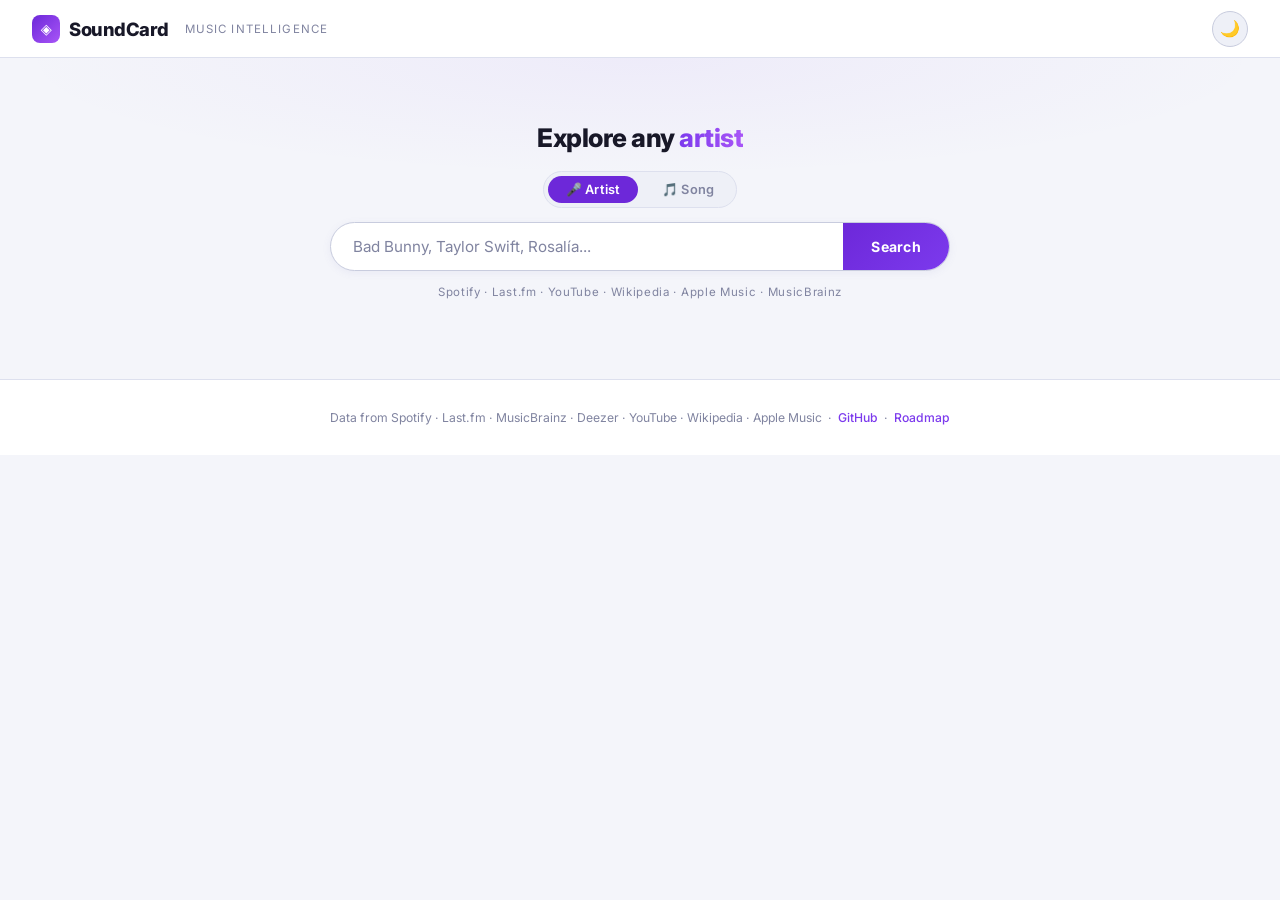
==== commit 61006400: "feat: add song search mode with dedicated song dashboard - New backend endpoint GET /api/song/{query" ====
--- a/frontend/index.html
+++ b/frontend/index.html
@@ -23,7 +23,12 @@
 
   <!-- Search -->
   <section class="search-section">
-    <h2>Explore any <span>artist</span></h2>
+    <h2 id="search-heading">Explore any <span>artist</span></h2>
+    <!-- Mode toggle -->
+    <div class="search-mode-toggle">
+      <button class="mode-btn active" id="mode-artist" onclick="setSearchMode('artist')">🎤 Artist</button>
+      <button class="mode-btn" id="mode-song" onclick="setSearchMode('song')">🎵 Song</button>
+    </div>
     <div class="search-box">
       <input
         id="search-input"
@@ -31,7 +36,7 @@
         placeholder="Bad Bunny, Taylor Swift, Rosalía..."
         autocomplete="off"
       />
-      <button id="search-btn">Analyze</button>
+      <button id="search-btn">Search</button>
     </div>
     <div id="autocomplete-list" class="autocomplete-list hidden"></div>
     <p id="search-hint" class="search-hint">
@@ -186,6 +191,62 @@
     </div>
   </main>
 
+  <!-- Song Dashboard (hidden until song search) -->
+  <main id="song-dashboard" class="hidden">
+
+    <!-- Song Header -->
+    <section class="song-header">
+      <div class="song-cover-wrap">
+        <img id="song-cover-img" src="" alt="" class="song-cover-img" />
+      </div>
+      <div class="song-meta">
+        <h1 id="song-title" class="song-title"></h1>
+        <div id="song-artists" class="song-artists"></div>
+        <div id="song-album-line" class="song-album-line"></div>
+        <div id="song-tags" class="tags"></div>
+        <!-- Stats row -->
+        <div class="stats-row" id="song-stats-row">
+          <div class="stat">
+            <span class="stat-val" id="song-stat-pop"></span>
+            <span class="stat-label">Spotify Popularity</span>
+          </div>
+          <div class="stat">
+            <span class="stat-val" id="song-stat-plays"></span>
+            <span class="stat-label">Last.fm Plays</span>
+          </div>
+          <div class="stat">
+            <span class="stat-val" id="song-stat-listeners"></span>
+            <span class="stat-label">Last.fm Listeners</span>
+          </div>
+        </div>
+        <!-- Song links & preview -->
+        <div class="song-actions">
+          <button class="song-play-btn hidden" id="song-play-btn" onclick="toggleSongPreview()">▶ Preview</button>
+          <a id="song-spotify-btn" href="#" target="_blank" rel="noopener" class="artist-link-btn spotify-btn hidden">
+            <svg width="12" height="12" viewBox="0 0 24 24" fill="currentColor"><path d="M12 0C5.4 0 0 5.4 0 12s5.4 12 12 12 12-5.4 12-12S18.66 0 12 0zm5.521 17.34c-.24.359-.66.48-1.021.24-2.82-1.74-6.36-2.101-10.561-1.141-.418.122-.779-.179-.899-.539-.12-.421.18-.78.54-.9 4.56-1.021 8.52-.6 11.64 1.32.42.18.479.659.301 1.02zm1.44-3.3c-.301.42-.841.6-1.262.3-3.239-1.98-8.159-2.58-11.939-1.38-.479.12-1.02-.12-1.14-.6-.12-.48.12-1.021.6-1.141C9.6 9.9 15 10.561 18.72 12.84c.361.181.54.78.241 1.2zm.12-3.36C15.24 8.4 8.82 8.16 5.16 9.301c-.6.179-1.2-.181-1.38-.721-.18-.601.18-1.2.72-1.381 4.26-1.26 11.28-1.02 15.721 1.621.539.3.719 1.02.419 1.56-.299.421-1.02.599-1.559.3z"/></svg>
+            Open on Spotify
+          </a>
+        </div>
+        <audio id="song-preview-player" preload="none"></audio>
+      </div>
+    </section>
+
+    <!-- Artist shortcut -->
+    <section class="song-artist-link" id="song-artist-link-section">
+      <p>
+        Want the full profile?
+        <button class="song-artist-btn" id="song-goto-artist-btn">View artist profile →</button>
+      </p>
+    </section>
+
+    <!-- Similar Tracks -->
+    <div class="card card-wide hidden" id="song-similar-section">
+      <h2 class="card-title">Similar Tracks</h2>
+      <div id="song-similar-list" class="song-similar-list"></div>
+    </div>
+
+  </main>
+
   <!-- Footer -->
   <footer>
     <p>
--- a/frontend/style.css
+++ b/frontend/style.css
@@ -216,7 +216,7 @@
   border-radius: var(--radius);
   overflow: hidden;
   position: absolute;
-  top: 118px;
+  top: 158px;   /* below mode toggle + search box */
   z-index: 100;
   box-shadow: var(--shadow);
 }
@@ -1009,22 +1009,282 @@
 footer a { color: var(--accent2); text-decoration: none; font-weight: 500; }
 footer a:hover { text-decoration: underline; }
 
-/* ─── Responsive ─────────────────────────────────────────────────── */
+/* ─── Search Mode Toggle ────────────────────────────────────────── */
+.search-mode-toggle {
+  display: flex;
+  gap: 6px;
+  background: var(--bg3);
+  border: 1px solid var(--border);
+  border-radius: 50px;
+  padding: 4px;
+}
+
+.mode-btn {
+  background: transparent;
+  border: none;
+  border-radius: 50px;
+  padding: 6px 18px;
+  font-size: 0.8rem;
+  font-weight: 600;
+  color: var(--muted);
+  cursor: pointer;
+  font-family: var(--font);
+  transition: background var(--transition), color var(--transition);
+  letter-spacing: 0.01em;
+}
+
+.mode-btn:hover { color: var(--text2); }
+
+.mode-btn.active {
+  background: var(--accent);
+  color: #fff;
+}
+
+/* ─── Song Dashboard ─────────────────────────────────────────────── */
+#song-dashboard {
+  max-width: 900px;
+  margin: 0 auto;
+  padding: 32px 40px 40px;
+}
+
+.song-header {
+  display: flex;
+  gap: 28px;
+  align-items: flex-start;
+  background: var(--bg2);
+  border: 1px solid var(--border);
+  border-radius: var(--radius);
+  padding: 28px;
+  margin-bottom: 14px;
+  box-shadow: var(--shadow-sm);
+  flex-wrap: wrap;
+}
+
+.song-cover-wrap {
+  flex-shrink: 0;
+}
+
+.song-cover-img {
+  width: 140px;
+  height: 140px;
+  border-radius: var(--radius-sm);
+  object-fit: cover;
+  box-shadow: var(--shadow);
+  display: block;
+}
+
+.song-meta {
+  flex: 1;
+  min-width: 200px;
+  display: flex;
+  flex-direction: column;
+  gap: 6px;
+}
+
+.song-title {
+  font-size: 1.9rem;
+  font-weight: 800;
+  letter-spacing: -1px;
+  line-height: 1.1;
+  color: var(--text);
+}
+
+.song-artists {
+  font-size: 0.92rem;
+  color: var(--text2);
+}
+
+.song-artists strong { color: var(--text); }
+
+.song-album-line {
+  font-size: 0.8rem;
+  color: var(--muted);
+  margin-bottom: 4px;
+}
+
+.song-actions {
+  display: flex;
+  align-items: center;
+  gap: 10px;
+  flex-wrap: wrap;
+  margin-top: 6px;
+}
+
+.song-play-btn {
+  background: var(--accent);
+  border: none;
+  border-radius: 50px;
+  color: #fff;
+  font-size: 0.82rem;
+  font-weight: 700;
+  padding: 8px 18px;
+  cursor: pointer;
+  font-family: var(--font);
+  letter-spacing: 0.02em;
+  transition: opacity 0.18s;
+}
+
+.song-play-btn:hover { opacity: 0.85; }
+.song-play-btn.playing { background: var(--accent2); }
+
+/* Artist link bar */
+.song-artist-link {
+  background: var(--bg2);
+  border: 1px solid var(--border);
+  border-radius: var(--radius-sm);
+  padding: 14px 20px;
+  font-size: 0.85rem;
+  color: var(--text2);
+  margin-bottom: 14px;
+}
+
+.song-artist-btn {
+  background: none;
+  border: none;
+  color: var(--accent2);
+  font-weight: 600;
+  font-size: 0.85rem;
+  cursor: pointer;
+  font-family: var(--font);
+  padding: 0;
+  transition: color var(--transition);
+}
+
+.song-artist-btn:hover { color: var(--accent3); text-decoration: underline; }
+
+/* Similar tracks */
+.song-similar-list {
+  display: flex;
+  flex-direction: column;
+  gap: 6px;
+}
+
+.similar-track-row {
+  display: flex;
+  align-items: center;
+  justify-content: space-between;
+  gap: 12px;
+  padding: 11px 14px;
+  border-radius: var(--radius-sm);
+  background: var(--bg3);
+  cursor: pointer;
+  transition: background var(--transition);
+}
+
+.similar-track-row:hover { background: var(--bg4); }
+
+.sim-track-info {
+  display: flex;
+  flex-direction: column;
+  gap: 2px;
+  flex: 1;
+  overflow: hidden;
+}
+
+.sim-track-name {
+  font-size: 0.88rem;
+  font-weight: 600;
+  color: var(--text);
+  white-space: nowrap;
+  overflow: hidden;
+  text-overflow: ellipsis;
+}
+
+.sim-track-artist {
+  font-size: 0.74rem;
+  color: var(--muted);
+}
+
+.sim-track-plays {
+  font-size: 0.72rem;
+  color: var(--muted);
+  flex-shrink: 0;
+}
+
+/* ─── Responsive — tablet ────────────────────────────────────────── */
 @media (max-width: 900px) {
   .grid { grid-template-columns: 1fr; padding: 16px 20px; }
   .card-wide { grid-column: 1; }
   .artist-header { padding: 24px 20px; gap: 18px; }
   .bio-strip { padding: 14px 20px; }
-  .career-stats { padding: 0 20px; }
+  .career-stats { padding: 0 20px; overflow-x: auto; flex-wrap: nowrap; }
   .stats-row { gap: 18px; }
-  .cs-item { padding: 12px 18px 12px 0; margin-right: 18px; }
-}
-
+  .cs-item { padding: 12px 18px 12px 0; margin-right: 18px; flex-shrink: 0; }
+}
+
+/* ─── Responsive — mobile ────────────────────────────────────────── */
 @media (max-width: 560px) {
-  header { padding: 0 16px; }
+  /* Header */
+  header { padding: 0 14px; height: 52px; }
   .tagline { display: none; }
-  .artist-meta h1 { font-size: 1.6rem; }
-  .stats-row { gap: 12px; }
-  .stat-val { font-size: 1.2rem; }
-  .momentum-badge { display: none; }  /* collapses on tiny screens */
-}
+  .logo-text { font-size: 1rem; }
+
+  /* Search hero */
+  .search-section { padding: 36px 16px 24px; }
+  .search-section h2 { font-size: 1.25rem; }
+  #search-input { font-size: 0.9rem; padding: 12px 16px; }
+  #search-btn { padding: 12px 18px; font-size: 0.82rem; }
+
+  /* Artist header — stack avatar above text */
+  .artist-header {
+    flex-direction: column;
+    align-items: center;
+    text-align: center;
+    padding: 20px 16px;
+    gap: 14px;
+  }
+  .artist-meta { align-items: center; }
+  .artist-meta h1 { font-size: 1.5rem; letter-spacing: -0.5px; }
+  .artist-origin { justify-content: center; }
+  .tags { justify-content: center; }
+  .stats-row { gap: 16px; justify-content: center; }
+  .stat-val { font-size: 1.25rem; }
+  .artist-links { justify-content: center; }
+
+  /* Momentum badge — move below, full width */
+  .momentum-badge {
+    width: 100%;
+    flex-direction: row;
+    flex-wrap: wrap;
+    justify-content: space-between;
+    padding: 14px 16px;
+    gap: 8px;
+  }
+  .momentum-title { width: 100%; text-align: left; }
+  .momentum-score { font-size: 2rem; }
+  .momentum-bar-wrap { width: 100%; }
+  .momentum-factors { width: 100%; }
+
+  /* Bio */
+  .bio-strip { padding: 12px 16px; }
+  .bio-text { font-size: 0.84rem; }
+
+  /* Career stats — horizontal scroll */
+  .career-stats { padding: 0 16px; overflow-x: auto; flex-wrap: nowrap; }
+  .cs-item { flex-shrink: 0; padding: 10px 16px 10px 0; margin-right: 16px; }
+
+  /* Grid cards */
+  .grid { padding: 12px 16px; gap: 12px; }
+  .card { padding: 16px; }
+
+  /* Albums grid — 3 columns on mobile */
+  .albums-grid { grid-template-columns: repeat(3, 1fr); gap: 10px; }
+  .album-name { font-size: 0.7rem; }
+  .album-meta { font-size: 0.62rem; }
+  .album-spotify-label { display: none; } /* too cramped */
+
+  /* Singles — hide Spotify badge text on tiny screens */
+  .single-spotify-link { font-size: 0; padding: 6px 8px; }
+  .single-spotify-link svg { width: 14px; height: 14px; }
+
+  /* Footer */
+  footer { font-size: 0.7rem; padding: 20px 16px; }
+
+  /* Song dashboard mobile */
+  #song-dashboard { padding: 16px; }
+  .song-header { padding: 16px; gap: 16px; flex-direction: column; align-items: center; text-align: center; }
+  .song-cover-img { width: 120px; height: 120px; }
+  .song-title { font-size: 1.4rem; }
+  .song-actions { justify-content: center; }
+  .song-stats-row { justify-content: center; }
+}
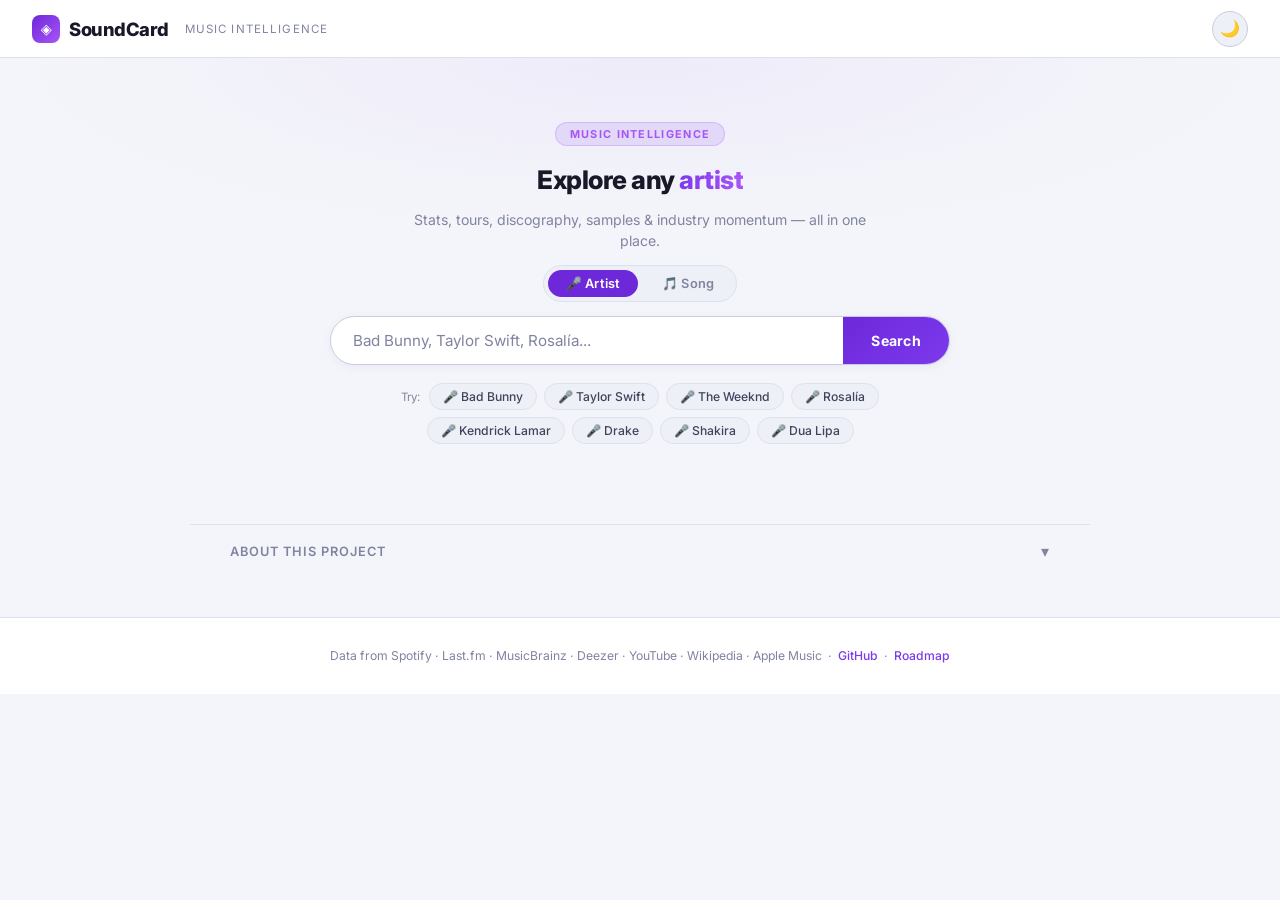
==== commit e3173450: "feat: homepage, share button, song cache, about section, mobile fix, empty states - Song cache: Post" ====
--- a/frontend/index.html
+++ b/frontend/index.html
@@ -21,27 +21,25 @@
     <button id="theme-toggle" title="Toggle light/dark mode">🌙</button>
   </header>
 
-  <!-- Search -->
+  <!-- Search / Hero -->
   <section class="search-section">
+    <div class="hero-badge">Music Intelligence</div>
     <h2 id="search-heading">Explore any <span>artist</span></h2>
+    <p class="hero-sub">Stats, tours, discography, samples &amp; industry momentum — all in one place.</p>
+
     <!-- Mode toggle -->
     <div class="search-mode-toggle">
       <button class="mode-btn active" id="mode-artist" onclick="setSearchMode('artist')">🎤 Artist</button>
       <button class="mode-btn" id="mode-song" onclick="setSearchMode('song')">🎵 Song</button>
     </div>
     <div class="search-box">
-      <input
-        id="search-input"
-        type="text"
-        placeholder="Bad Bunny, Taylor Swift, Rosalía..."
-        autocomplete="off"
-      />
+      <input id="search-input" type="text" placeholder="Bad Bunny, Taylor Swift, Rosalía..." autocomplete="off" />
       <button id="search-btn">Search</button>
     </div>
     <div id="autocomplete-list" class="autocomplete-list hidden"></div>
-    <p id="search-hint" class="search-hint">
-      Spotify · Last.fm · YouTube · Wikipedia · Apple Music · MusicBrainz
-    </p>
+
+    <!-- Featured -->
+    <div class="featured-row" id="featured-row"></div>
   </section>
 
   <!-- Loading state -->
@@ -85,6 +83,10 @@
         </div>
         <!-- Streaming links -->
         <div class="artist-links" id="artist-links">
+          <button class="share-btn" onclick="shareUrl()" title="Copiar link">
+            <svg width="13" height="13" viewBox="0 0 24 24" fill="none" stroke="currentColor" stroke-width="2.2" stroke-linecap="round" stroke-linejoin="round"><circle cx="18" cy="5" r="3"/><circle cx="6" cy="12" r="3"/><circle cx="18" cy="19" r="3"/><line x1="8.59" y1="13.51" x2="15.42" y2="17.49"/><line x1="15.41" y1="6.51" x2="8.59" y2="10.49"/></svg>
+            Share
+          </button>
           <a id="artist-spotify-btn" href="#" target="_blank" rel="noopener" class="artist-link-btn spotify-btn hidden">
             <svg width="12" height="12" viewBox="0 0 24 24" fill="currentColor"><path d="M12 0C5.4 0 0 5.4 0 12s5.4 12 12 12 12-5.4 12-12S18.66 0 12 0zm5.521 17.34c-.24.359-.66.48-1.021.24-2.82-1.74-6.36-2.101-10.561-1.141-.418.122-.779-.179-.899-.539-.12-.421.18-.78.54-.9 4.56-1.021 8.52-.6 11.64 1.32.42.18.479.659.301 1.02zm1.44-3.3c-.301.42-.841.6-1.262.3-3.239-1.98-8.159-2.58-11.939-1.38-.479.12-1.02-.12-1.14-.6-.12-.48.12-1.021.6-1.141C9.6 9.9 15 10.561 18.72 12.84c.361.181.54.78.241 1.2zm.12-3.36C15.24 8.4 8.82 8.16 5.16 9.301c-.6.179-1.2-.181-1.38-.721-.18-.601.18-1.2.72-1.381 4.26-1.26 11.28-1.02 15.721 1.621.539.3.719 1.02.419 1.56-.299.421-1.02.599-1.559.3z"/></svg>
             Spotify
@@ -222,6 +224,10 @@
         <!-- Song links & preview -->
         <div class="song-actions">
           <button class="song-play-btn hidden" id="song-play-btn" onclick="toggleSongPreview()">▶ Preview</button>
+          <button class="share-btn" onclick="shareUrl()" title="Copiar link">
+            <svg width="13" height="13" viewBox="0 0 24 24" fill="none" stroke="currentColor" stroke-width="2.2" stroke-linecap="round" stroke-linejoin="round"><circle cx="18" cy="5" r="3"/><circle cx="6" cy="12" r="3"/><circle cx="18" cy="19" r="3"/><line x1="8.59" y1="13.51" x2="15.42" y2="17.49"/><line x1="15.41" y1="6.51" x2="8.59" y2="10.49"/></svg>
+            Share
+          </button>
           <a id="song-spotify-btn" href="#" target="_blank" rel="noopener" class="artist-link-btn spotify-btn hidden">
             <svg width="12" height="12" viewBox="0 0 24 24" fill="currentColor"><path d="M12 0C5.4 0 0 5.4 0 12s5.4 12 12 12 12-5.4 12-12S18.66 0 12 0zm5.521 17.34c-.24.359-.66.48-1.021.24-2.82-1.74-6.36-2.101-10.561-1.141-.418.122-.779-.179-.899-.539-.12-.421.18-.78.54-.9 4.56-1.021 8.52-.6 11.64 1.32.42.18.479.659.301 1.02zm1.44-3.3c-.301.42-.841.6-1.262.3-3.239-1.98-8.159-2.58-11.939-1.38-.479.12-1.02-.12-1.14-.6-.12-.48.12-1.021.6-1.141C9.6 9.9 15 10.561 18.72 12.84c.361.181.54.78.241 1.2zm.12-3.36C15.24 8.4 8.82 8.16 5.16 9.301c-.6.179-1.2-.181-1.38-.721-.18-.601.18-1.2.72-1.381 4.26-1.26 11.28-1.02 15.721 1.621.539.3.719 1.02.419 1.56-.299.421-1.02.599-1.559.3z"/></svg>
             Open on Spotify
@@ -239,6 +245,12 @@
       </p>
     </section>
 
+    <!-- Samples -->
+    <div class="card card-wide hidden" id="song-samples-section">
+      <h2 class="card-title">🎛 Sample DNA</h2>
+      <div id="song-samples-content"></div>
+    </div>
+
     <!-- Similar Tracks -->
     <div class="card card-wide hidden" id="song-similar-section">
       <h2 class="card-title">Similar Tracks</h2>
@@ -246,6 +258,47 @@
     </div>
 
   </main>
+
+  <!-- About section -->
+  <section class="about-section" id="about-section">
+    <button class="about-toggle" onclick="toggleAbout()">
+      <span>About this project</span>
+      <span class="about-chevron" id="about-chevron">▾</span>
+    </button>
+    <div class="about-body hidden" id="about-body">
+      <div class="about-grid">
+        <div class="about-block">
+          <div class="about-block-title">¿Qué hace?</div>
+          <p>SoundCard agrega datos de 7 APIs en tiempo real para darte un perfil completo de cualquier artista o canción: seguidores, giras históricas, discografía, videos, Wikipedia, samples y un Momentum Score propio.</p>
+        </div>
+        <div class="about-block">
+          <div class="about-block-title">Momentum Score</div>
+          <p>Score 0–100 calculado a partir de: <b>Spotify followers</b> (30 pts), <b>popularidad</b> en Spotify (30 pts), <b>views</b> de YouTube top-5 (20 pts) e <b>historial de giras</b> vía Setlist.fm (20 pts).</p>
+        </div>
+        <div class="about-block">
+          <div class="about-block-title">Fuentes de datos</div>
+          <ul class="about-sources">
+            <li><b>Spotify</b> — followers, popularidad, discografía, top tracks</li>
+            <li><b>Last.fm</b> — plays totales, oyentes, artistas similares</li>
+            <li><b>YouTube</b> — top videos del canal oficial, views</li>
+            <li><b>Wikipedia</b> — biografía, pageviews mensuales</li>
+            <li><b>MusicBrainz</b> — país, tipo de artista, samples</li>
+            <li><b>Setlist.fm</b> — historial completo de giras</li>
+            <li><b>Apple Music</b> — link directo al artista</li>
+          </ul>
+        </div>
+        <div class="about-block">
+          <div class="about-block-title">Stack técnico</div>
+          <ul class="about-sources">
+            <li><b>Backend</b> — Python + FastAPI en Render.com</li>
+            <li><b>Base de datos</b> — PostgreSQL en Neon.tech (cache 7 días)</li>
+            <li><b>Frontend</b> — Vanilla JS en GitHub Pages</li>
+            <li><b>Código</b> — <a href="https://github.com/spomis1/soundcad-music" target="_blank" rel="noopener">github.com/spomis1/soundcad-music</a></li>
+          </ul>
+        </div>
+      </div>
+    </div>
+  </section>
 
   <!-- Footer -->
   <footer>
--- a/frontend/style.css
+++ b/frontend/style.css
@@ -1009,6 +1009,267 @@
 footer a { color: var(--accent2); text-decoration: none; font-weight: 500; }
 footer a:hover { text-decoration: underline; }
 
+/* ─── Hero / Search section additions ───────────────────────────── */
+.hero-badge {
+  background: rgba(124,58,237,0.12);
+  border: 1px solid rgba(168,85,247,0.25);
+  border-radius: 50px;
+  color: var(--accent3);
+  font-size: 0.68rem;
+  font-weight: 700;
+  letter-spacing: 0.12em;
+  text-transform: uppercase;
+  padding: 4px 14px;
+  margin-bottom: 4px;
+}
+
+.hero-sub {
+  color: var(--muted);
+  font-size: 0.88rem;
+  text-align: center;
+  max-width: 480px;
+  line-height: 1.5;
+  margin-top: -4px;
+}
+
+/* Featured row */
+.featured-row {
+  display: flex;
+  flex-wrap: wrap;
+  gap: 7px;
+  justify-content: center;
+  max-width: 620px;
+  margin-top: 4px;
+}
+
+.featured-label {
+  font-size: 0.72rem;
+  color: var(--muted);
+  align-self: center;
+  margin-right: 2px;
+}
+
+.featured-btn {
+  background: var(--bg3);
+  border: 1px solid var(--border);
+  border-radius: 50px;
+  color: var(--text2);
+  font-size: 0.76rem;
+  font-weight: 500;
+  padding: 5px 13px;
+  cursor: pointer;
+  font-family: var(--font);
+  transition: background var(--transition), border-color var(--transition), color var(--transition);
+  white-space: nowrap;
+}
+
+.featured-btn:hover {
+  background: var(--bg4);
+  border-color: var(--accent2);
+  color: var(--text);
+}
+
+/* Share button */
+.share-btn {
+  display: inline-flex;
+  align-items: center;
+  gap: 5px;
+  background: var(--bg3);
+  border: 1px solid var(--border2);
+  border-radius: 50px;
+  color: var(--text2);
+  font-size: 0.76rem;
+  font-weight: 600;
+  padding: 6px 13px;
+  cursor: pointer;
+  font-family: var(--font);
+  transition: background var(--transition), border-color var(--transition), color var(--transition);
+}
+
+.share-btn:hover { background: var(--bg4); border-color: var(--accent2); color: var(--text); }
+.share-btn.share-copied { border-color: var(--green); color: var(--green); }
+
+/* Empty state banner */
+.empty-state-banner {
+  display: flex;
+  align-items: flex-start;
+  gap: 12px;
+  background: rgba(245,158,11,0.06);
+  border: 1px solid rgba(245,158,11,0.25);
+  border-radius: var(--radius-sm);
+  padding: 14px 18px;
+  margin: 16px 40px 0;
+  font-size: 0.85rem;
+  color: var(--text2);
+  line-height: 1.5;
+}
+
+.empty-state-icon { font-size: 1.1rem; flex-shrink: 0; margin-top: 1px; }
+.empty-state-missing { font-size: 0.78rem; color: var(--muted); }
+
+/* About section */
+.about-section {
+  max-width: 900px;
+  margin: 40px auto 0;
+  padding: 0 40px;
+  border-top: 1px solid var(--border);
+}
+
+.about-toggle {
+  display: flex;
+  align-items: center;
+  justify-content: space-between;
+  width: 100%;
+  background: none;
+  border: none;
+  color: var(--muted);
+  font-size: 0.8rem;
+  font-weight: 600;
+  font-family: var(--font);
+  cursor: pointer;
+  padding: 16px 0;
+  text-transform: uppercase;
+  letter-spacing: 0.08em;
+  transition: color var(--transition);
+}
+
+.about-toggle:hover { color: var(--text2); }
+.about-chevron { font-size: 1rem; }
+
+.about-body {
+  padding-bottom: 32px;
+}
+
+.about-grid {
+  display: grid;
+  grid-template-columns: repeat(2, 1fr);
+  gap: 24px;
+}
+
+.about-block-title {
+  font-size: 0.7rem;
+  font-weight: 700;
+  text-transform: uppercase;
+  letter-spacing: 0.1em;
+  color: var(--accent2);
+  margin-bottom: 8px;
+}
+
+.about-block p {
+  font-size: 0.84rem;
+  color: var(--text2);
+  line-height: 1.65;
+}
+
+.about-sources {
+  list-style: none;
+  display: flex;
+  flex-direction: column;
+  gap: 5px;
+}
+
+.about-sources li {
+  font-size: 0.82rem;
+  color: var(--text2);
+  padding-left: 10px;
+  border-left: 2px solid var(--border2);
+  line-height: 1.5;
+}
+
+.about-sources a { color: var(--accent2); text-decoration: none; }
+.about-sources a:hover { text-decoration: underline; }
+
+/* ─── Sample DNA ─────────────────────────────────────────────────── */
+.samples-group {
+  margin-bottom: 18px;
+}
+
+.samples-group:last-of-type { margin-bottom: 0; }
+
+.samples-group-label {
+  font-size: 0.65rem;
+  font-weight: 700;
+  text-transform: uppercase;
+  letter-spacing: 0.1em;
+  color: var(--muted);
+  margin-bottom: 8px;
+  padding-bottom: 6px;
+  border-bottom: 1px solid var(--border);
+}
+
+.sample-row {
+  display: flex;
+  align-items: center;
+  gap: 10px;
+  padding: 10px 12px;
+  border-radius: var(--radius-sm);
+  background: var(--bg3);
+  cursor: pointer;
+  transition: background var(--transition);
+  margin-bottom: 5px;
+}
+
+.sample-row:hover { background: var(--bg4); }
+.sample-row:hover .sample-search-hint { opacity: 1; }
+
+.sample-icon { font-size: 0.9rem; flex-shrink: 0; }
+
+.sample-info {
+  flex: 1;
+  display: flex;
+  flex-direction: column;
+  gap: 2px;
+  overflow: hidden;
+}
+
+.sample-name {
+  font-size: 0.88rem;
+  font-weight: 600;
+  color: var(--text);
+  white-space: nowrap;
+  overflow: hidden;
+  text-overflow: ellipsis;
+}
+
+.sample-artist {
+  font-size: 0.74rem;
+  color: var(--muted);
+}
+
+.sample-year {
+  font-size: 0.72rem;
+  color: var(--muted);
+  flex-shrink: 0;
+}
+
+.sample-search-hint {
+  font-size: 0.68rem;
+  color: var(--accent2);
+  opacity: 0;
+  transition: opacity 0.15s;
+  flex-shrink: 0;
+}
+
+.samples-empty {
+  font-size: 0.85rem;
+  color: var(--muted);
+  padding: 8px 0;
+}
+
+.samples-source {
+  font-size: 0.72rem;
+  color: var(--muted);
+  margin-top: 14px;
+}
+
+.samples-mb-link {
+  color: var(--accent2);
+  text-decoration: none;
+  font-weight: 500;
+}
+
+.samples-mb-link:hover { text-decoration: underline; }
+
 /* ─── Search Mode Toggle ────────────────────────────────────────── */
 .search-mode-toggle {
   display: flex;
@@ -1201,7 +1462,7 @@
   flex-shrink: 0;
 }
 
-/* ─── Responsive — tablet ────────────────────────────────────────── */
+/* ─── Responsive — tablet (≤ 900px) ─────────────────────────────── */
 @media (max-width: 900px) {
   .grid { grid-template-columns: 1fr; padding: 16px 20px; }
   .card-wide { grid-column: 1; }
@@ -1210,81 +1471,117 @@
   .career-stats { padding: 0 20px; overflow-x: auto; flex-wrap: nowrap; }
   .stats-row { gap: 18px; }
   .cs-item { padding: 12px 18px 12px 0; margin-right: 18px; flex-shrink: 0; }
-}
-
-/* ─── Responsive — mobile ────────────────────────────────────────── */
+  .about-section { padding: 0 20px; }
+  .empty-state-banner { margin: 12px 20px 0; }
+  #song-dashboard { padding: 20px; }
+  .about-grid { grid-template-columns: 1fr; gap: 16px; }
+}
+
+/* ─── Responsive — mobile (≤ 560px) ─────────────────────────────── */
 @media (max-width: 560px) {
-  /* Header */
-  header { padding: 0 14px; height: 52px; }
+  /* ── Header ── */
+  header { padding: 0 14px; height: 50px; }
   .tagline { display: none; }
   .logo-text { font-size: 1rem; }
 
-  /* Search hero */
-  .search-section { padding: 36px 16px 24px; }
-  .search-section h2 { font-size: 1.25rem; }
-  #search-input { font-size: 0.9rem; padding: 12px 16px; }
-  #search-btn { padding: 12px 18px; font-size: 0.82rem; }
-
-  /* Artist header — stack avatar above text */
+  /* ── Search hero ── */
+  .search-section { padding: 32px 16px 20px; gap: 10px; }
+  .search-section h2 { font-size: 1.3rem; }
+  .hero-sub { font-size: 0.8rem; }
+  .search-mode-toggle { padding: 3px; }
+  .mode-btn { padding: 5px 14px; font-size: 0.76rem; }
+  .search-box { border-radius: 40px; }
+  #search-input { font-size: 0.88rem; padding: 11px 16px; }
+  #search-btn { padding: 11px 16px; font-size: 0.8rem; }
+  .featured-row { gap: 5px; }
+  .featured-btn { font-size: 0.72rem; padding: 4px 10px; }
+  .autocomplete-list { top: 190px; }
+
+  /* ── Artist header ── */
   .artist-header {
     flex-direction: column;
     align-items: center;
     text-align: center;
-    padding: 20px 16px;
-    gap: 14px;
+    padding: 18px 16px;
+    gap: 12px;
   }
-  .artist-meta { align-items: center; }
-  .artist-meta h1 { font-size: 1.5rem; letter-spacing: -0.5px; }
+  .artist-meta { align-items: center; min-width: 0; }
+  .artist-meta h1 { font-size: 1.45rem; letter-spacing: -0.5px; }
   .artist-origin { justify-content: center; }
-  .tags { justify-content: center; }
-  .stats-row { gap: 16px; justify-content: center; }
-  .stat-val { font-size: 1.25rem; }
-  .artist-links { justify-content: center; }
-
-  /* Momentum badge — move below, full width */
+  .tags { justify-content: center; margin-bottom: 12px; }
+  .stats-row { gap: 14px; justify-content: center; flex-wrap: wrap; }
+  .stat-val { font-size: 1.2rem; }
+  .artist-links { justify-content: center; flex-wrap: wrap; }
+  .share-btn { font-size: 0.72rem; padding: 5px 10px; }
+
+  /* ── Momentum badge ── */
   .momentum-badge {
     width: 100%;
     flex-direction: row;
     flex-wrap: wrap;
     justify-content: space-between;
-    padding: 14px 16px;
+    padding: 12px 14px;
     gap: 8px;
   }
   .momentum-title { width: 100%; text-align: left; }
-  .momentum-score { font-size: 2rem; }
+  .momentum-score { font-size: 1.9rem; }
   .momentum-bar-wrap { width: 100%; }
   .momentum-factors { width: 100%; }
 
-  /* Bio */
+  /* ── Bio ── */
   .bio-strip { padding: 12px 16px; }
-  .bio-text { font-size: 0.84rem; }
-
-  /* Career stats — horizontal scroll */
+  .bio-text { font-size: 0.83rem; }
+
+  /* ── Career stats ── */
   .career-stats { padding: 0 16px; overflow-x: auto; flex-wrap: nowrap; }
-  .cs-item { flex-shrink: 0; padding: 10px 16px 10px 0; margin-right: 16px; }
-
-  /* Grid cards */
-  .grid { padding: 12px 16px; gap: 12px; }
-  .card { padding: 16px; }
-
-  /* Albums grid — 3 columns on mobile */
-  .albums-grid { grid-template-columns: repeat(3, 1fr); gap: 10px; }
-  .album-name { font-size: 0.7rem; }
-  .album-meta { font-size: 0.62rem; }
-  .album-spotify-label { display: none; } /* too cramped */
-
-  /* Singles — hide Spotify badge text on tiny screens */
-  .single-spotify-link { font-size: 0; padding: 6px 8px; }
+  .cs-item { flex-shrink: 0; padding: 10px 14px 10px 0; margin-right: 14px; }
+  .cs-val { font-size: 1rem; }
+
+  /* ── Grid cards ── */
+  .grid { padding: 12px 16px; gap: 10px; }
+  .card { padding: 14px; }
+  .card-title { font-size: 0.65rem; margin-bottom: 10px; }
+
+  /* ── Albums: 3 col ── */
+  .albums-grid { grid-template-columns: repeat(3, 1fr); gap: 8px; }
+  .album-name { font-size: 0.68rem; }
+  .album-meta { font-size: 0.6rem; }
+  .album-spotify-label { display: none; }
+
+  /* ── Singles ── */
+  .single-spotify-link { font-size: 0; padding: 5px 7px; }
   .single-spotify-link svg { width: 14px; height: 14px; }
-
-  /* Footer */
-  footer { font-size: 0.7rem; padding: 20px 16px; }
-
-  /* Song dashboard mobile */
-  #song-dashboard { padding: 16px; }
-  .song-header { padding: 16px; gap: 16px; flex-direction: column; align-items: center; text-align: center; }
-  .song-cover-img { width: 120px; height: 120px; }
-  .song-title { font-size: 1.4rem; }
-  .song-actions { justify-content: center; }
-  .song-stats-row { justify-content: center; }
-}
+  .single-name { font-size: 0.82rem; }
+
+  /* ── Track list ── */
+  .track-name { font-size: 0.82rem; }
+  .track-deezer { display: none; }
+
+  /* ── Song dashboard ── */
+  #song-dashboard { padding: 14px; }
+  .song-header {
+    flex-direction: column;
+    align-items: center;
+    text-align: center;
+    padding: 16px;
+    gap: 14px;
+  }
+  .song-cover-img { width: 110px; height: 110px; }
+  .song-title { font-size: 1.3rem; }
+  .song-actions { justify-content: center; flex-wrap: wrap; }
+  .song-artist-link { font-size: 0.8rem; padding: 10px 14px; }
+  .song-similar-list .similar-track-row { padding: 9px 10px; }
+  .sim-track-name { font-size: 0.82rem; }
+
+  /* ── Empty state ── */
+  .empty-state-banner { margin: 10px 16px 0; font-size: 0.8rem; padding: 10px 12px; }
+
+  /* ── About ── */
+  .about-section { padding: 0 16px; }
+  .about-grid { grid-template-columns: 1fr; gap: 14px; }
+  .about-block p, .about-sources li { font-size: 0.8rem; }
+
+  /* ── Footer ── */
+  footer { font-size: 0.68rem; padding: 18px 16px; }
+  footer p { line-height: 2; }
+}
